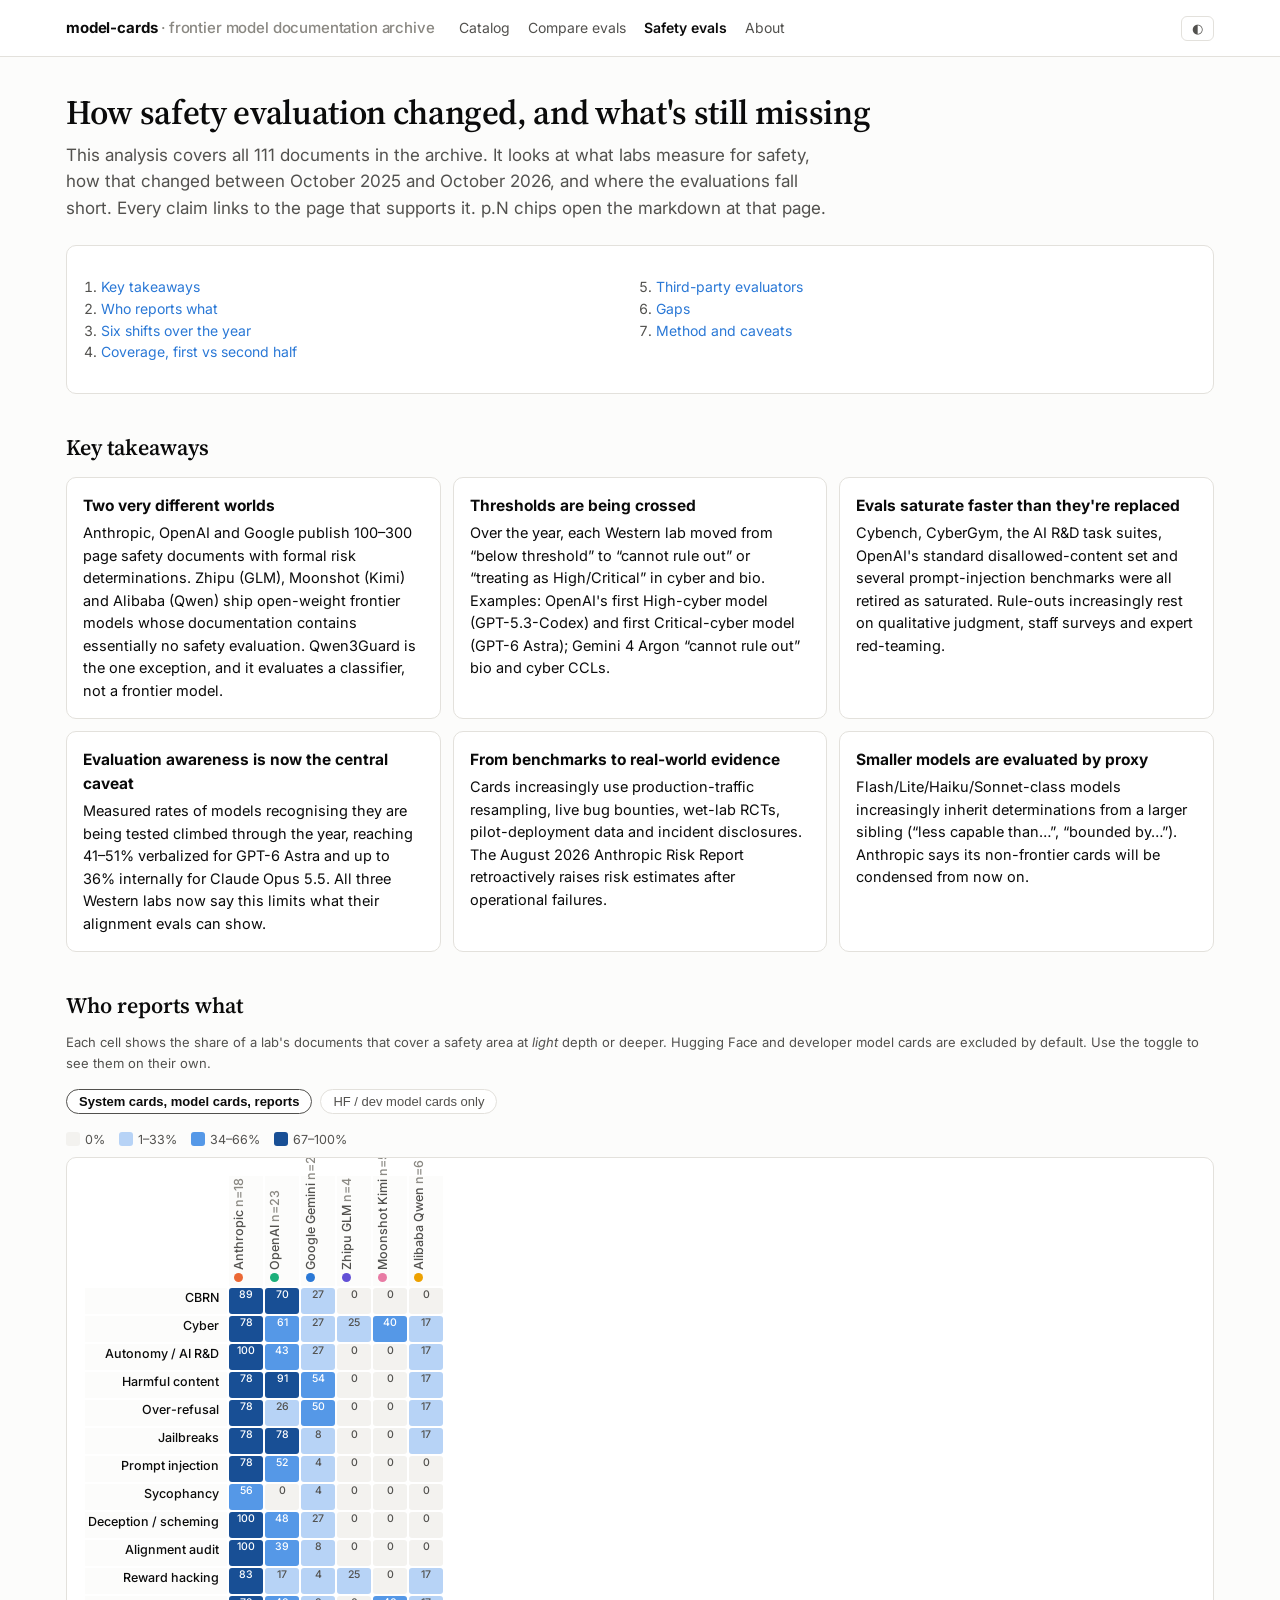
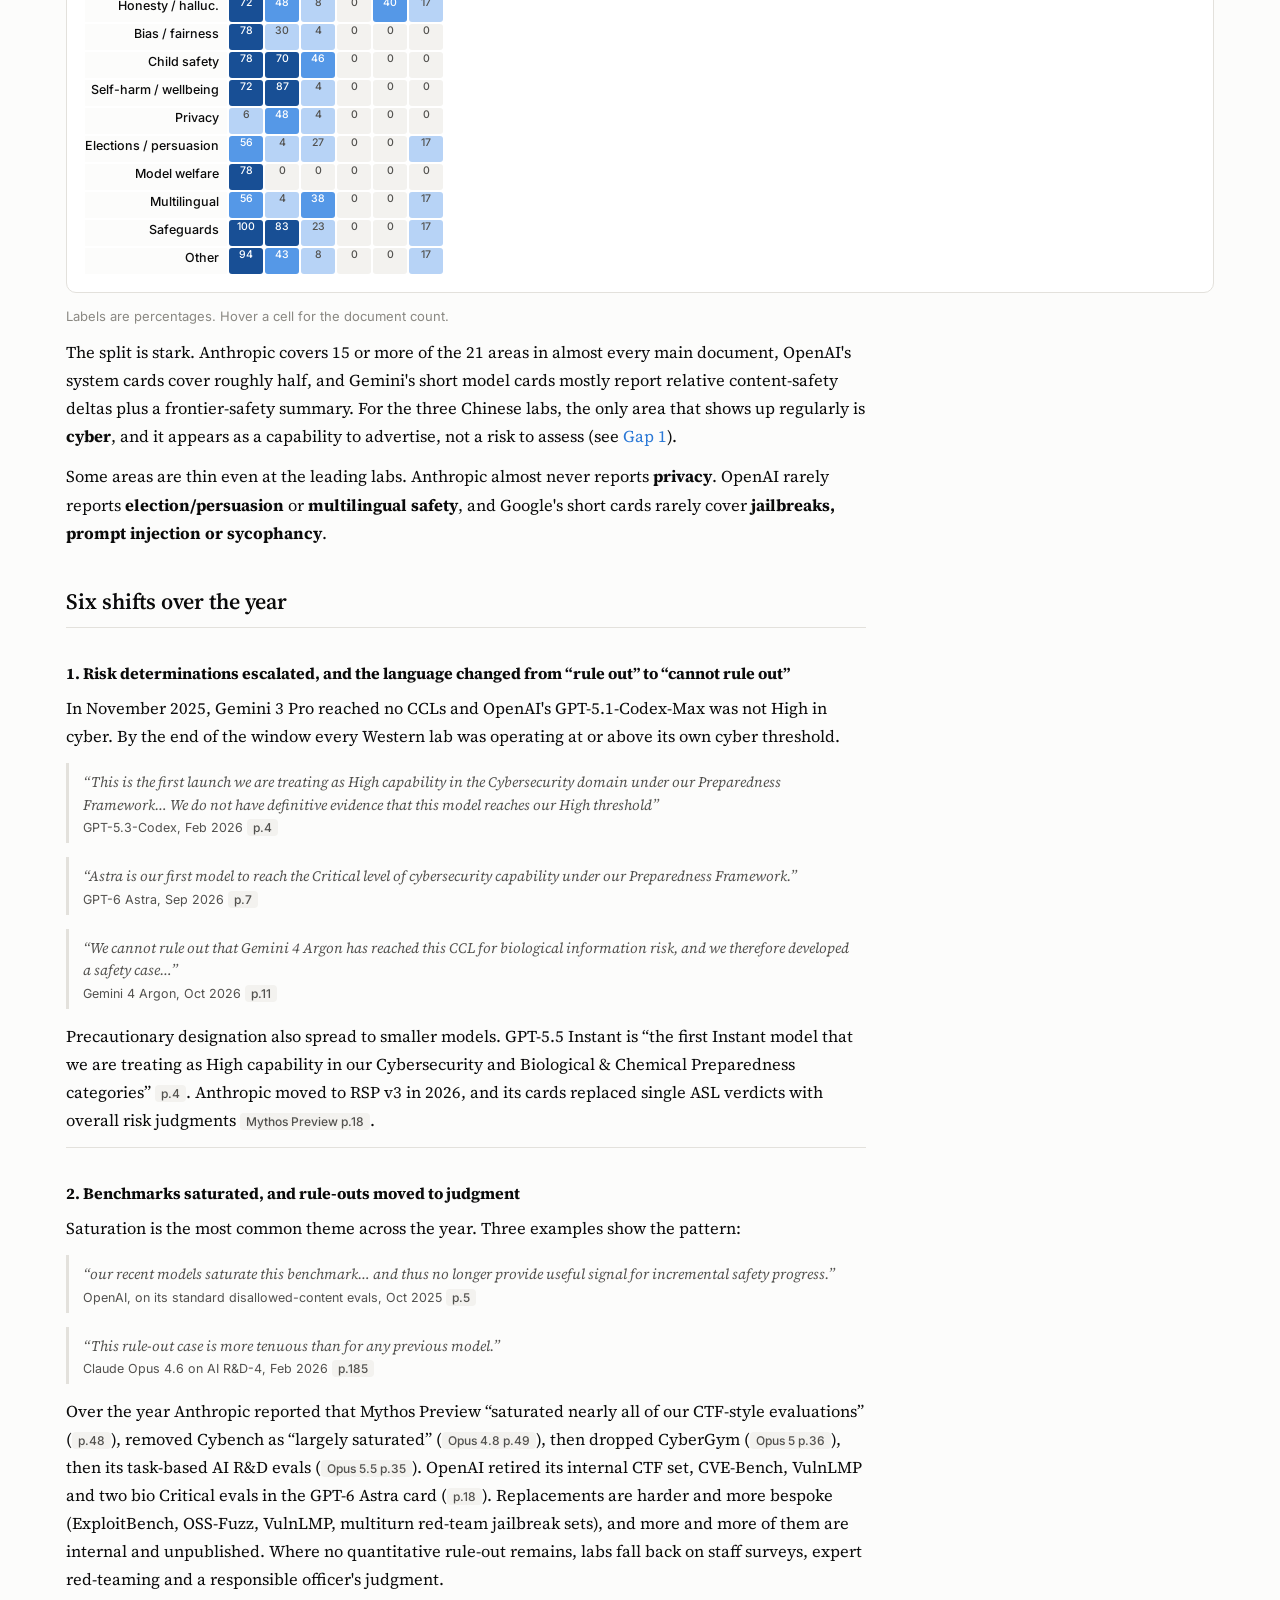
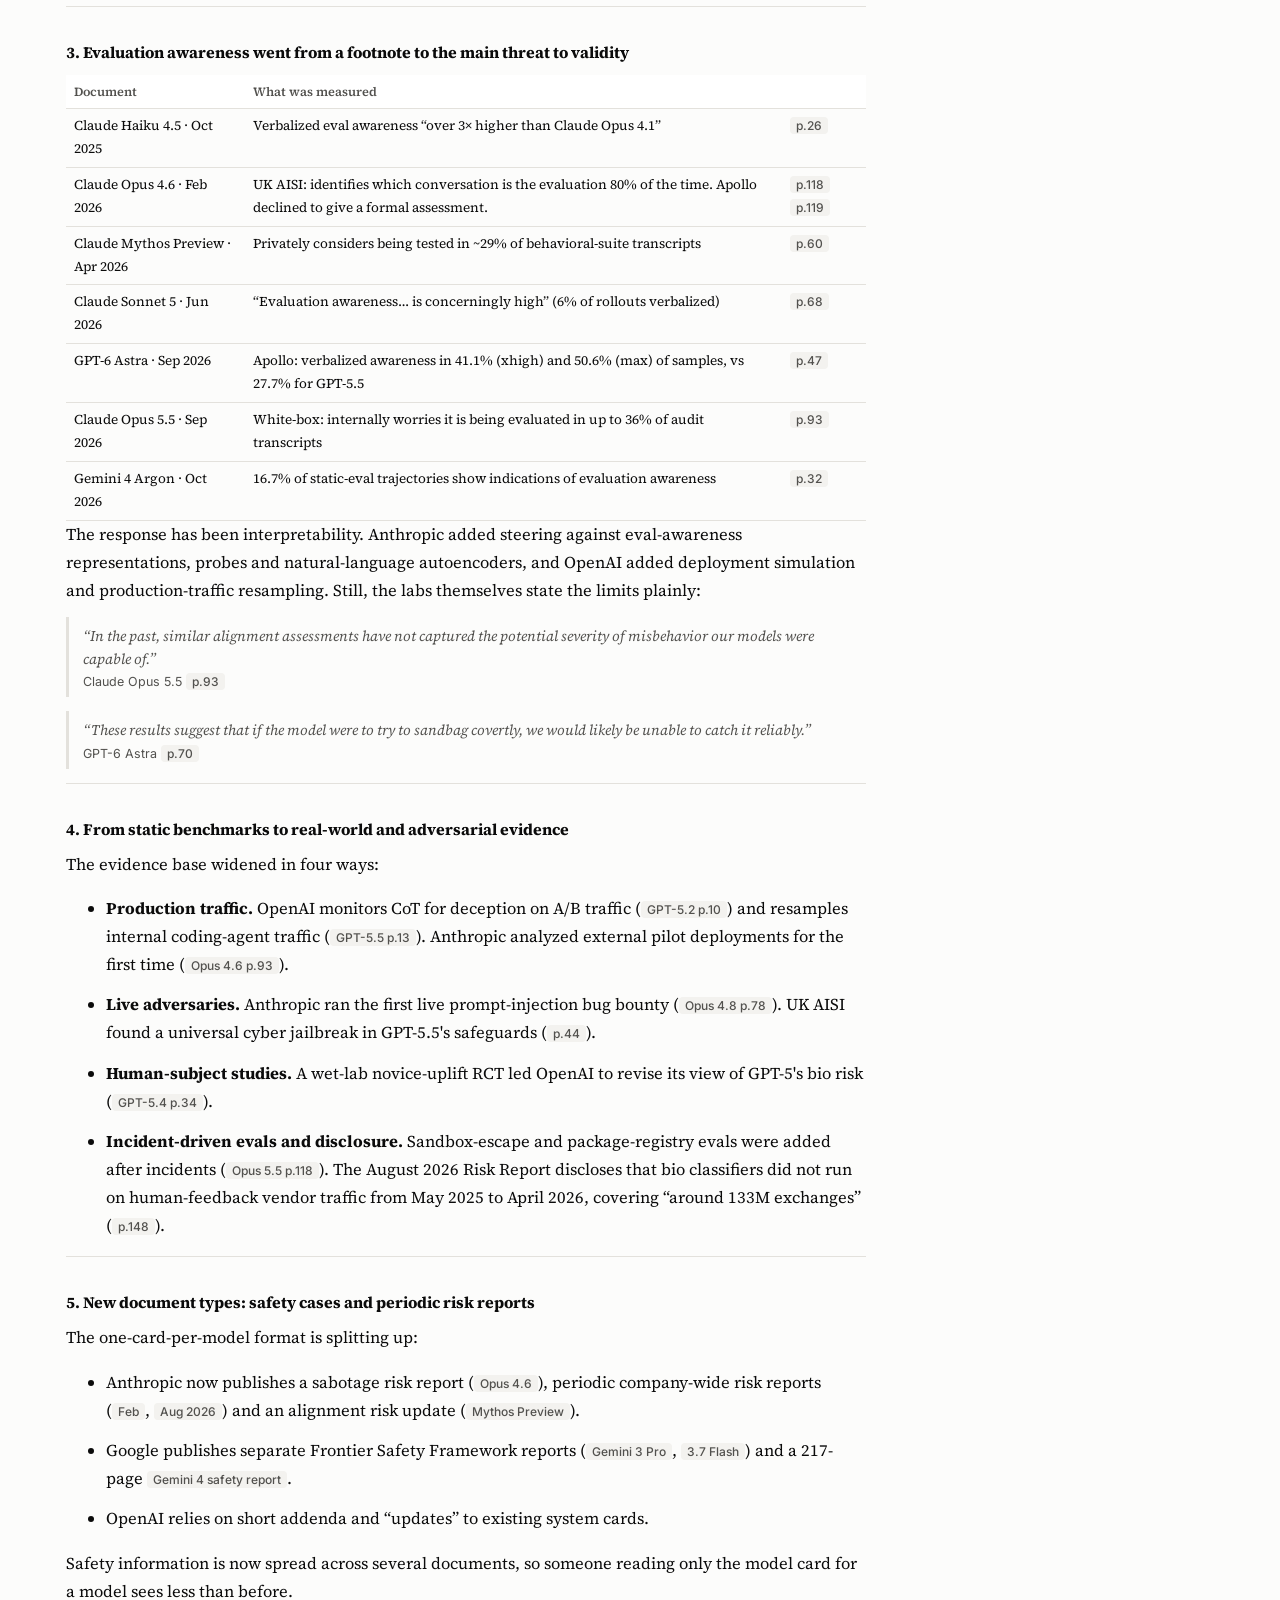
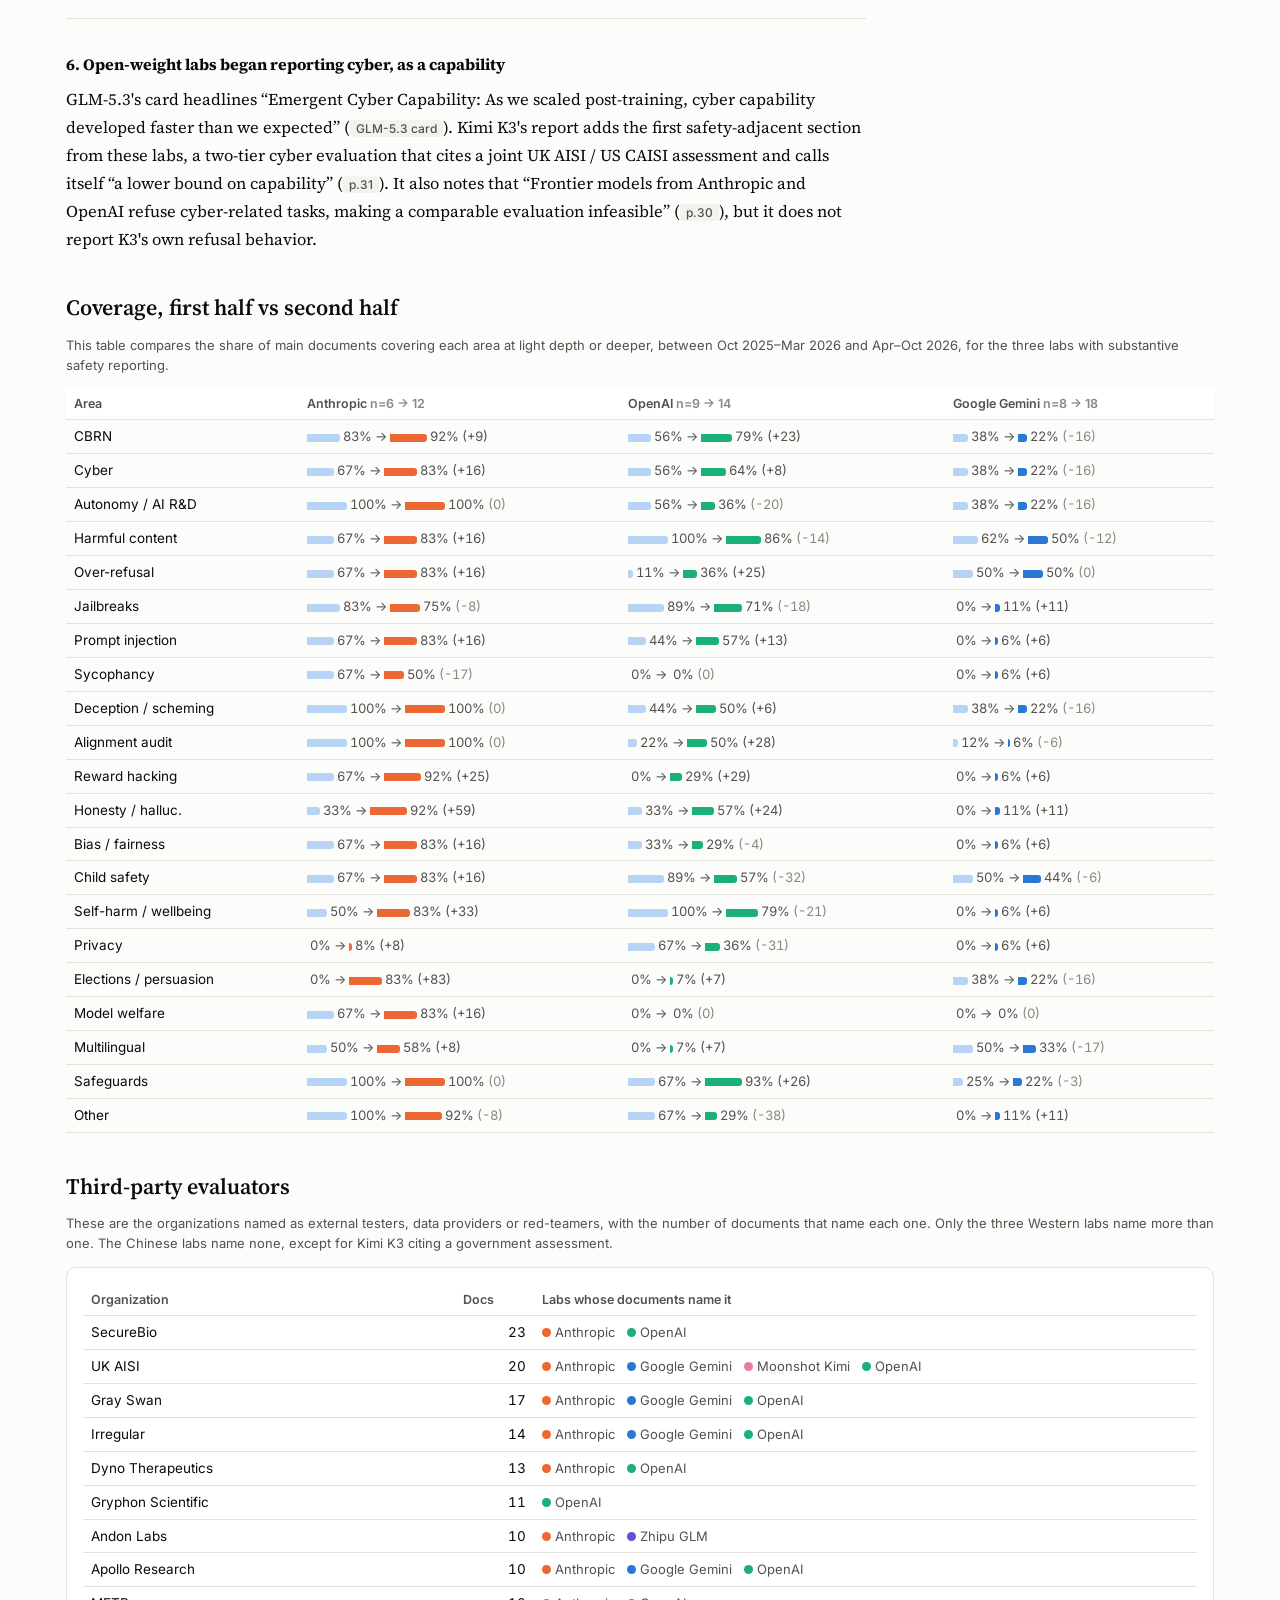
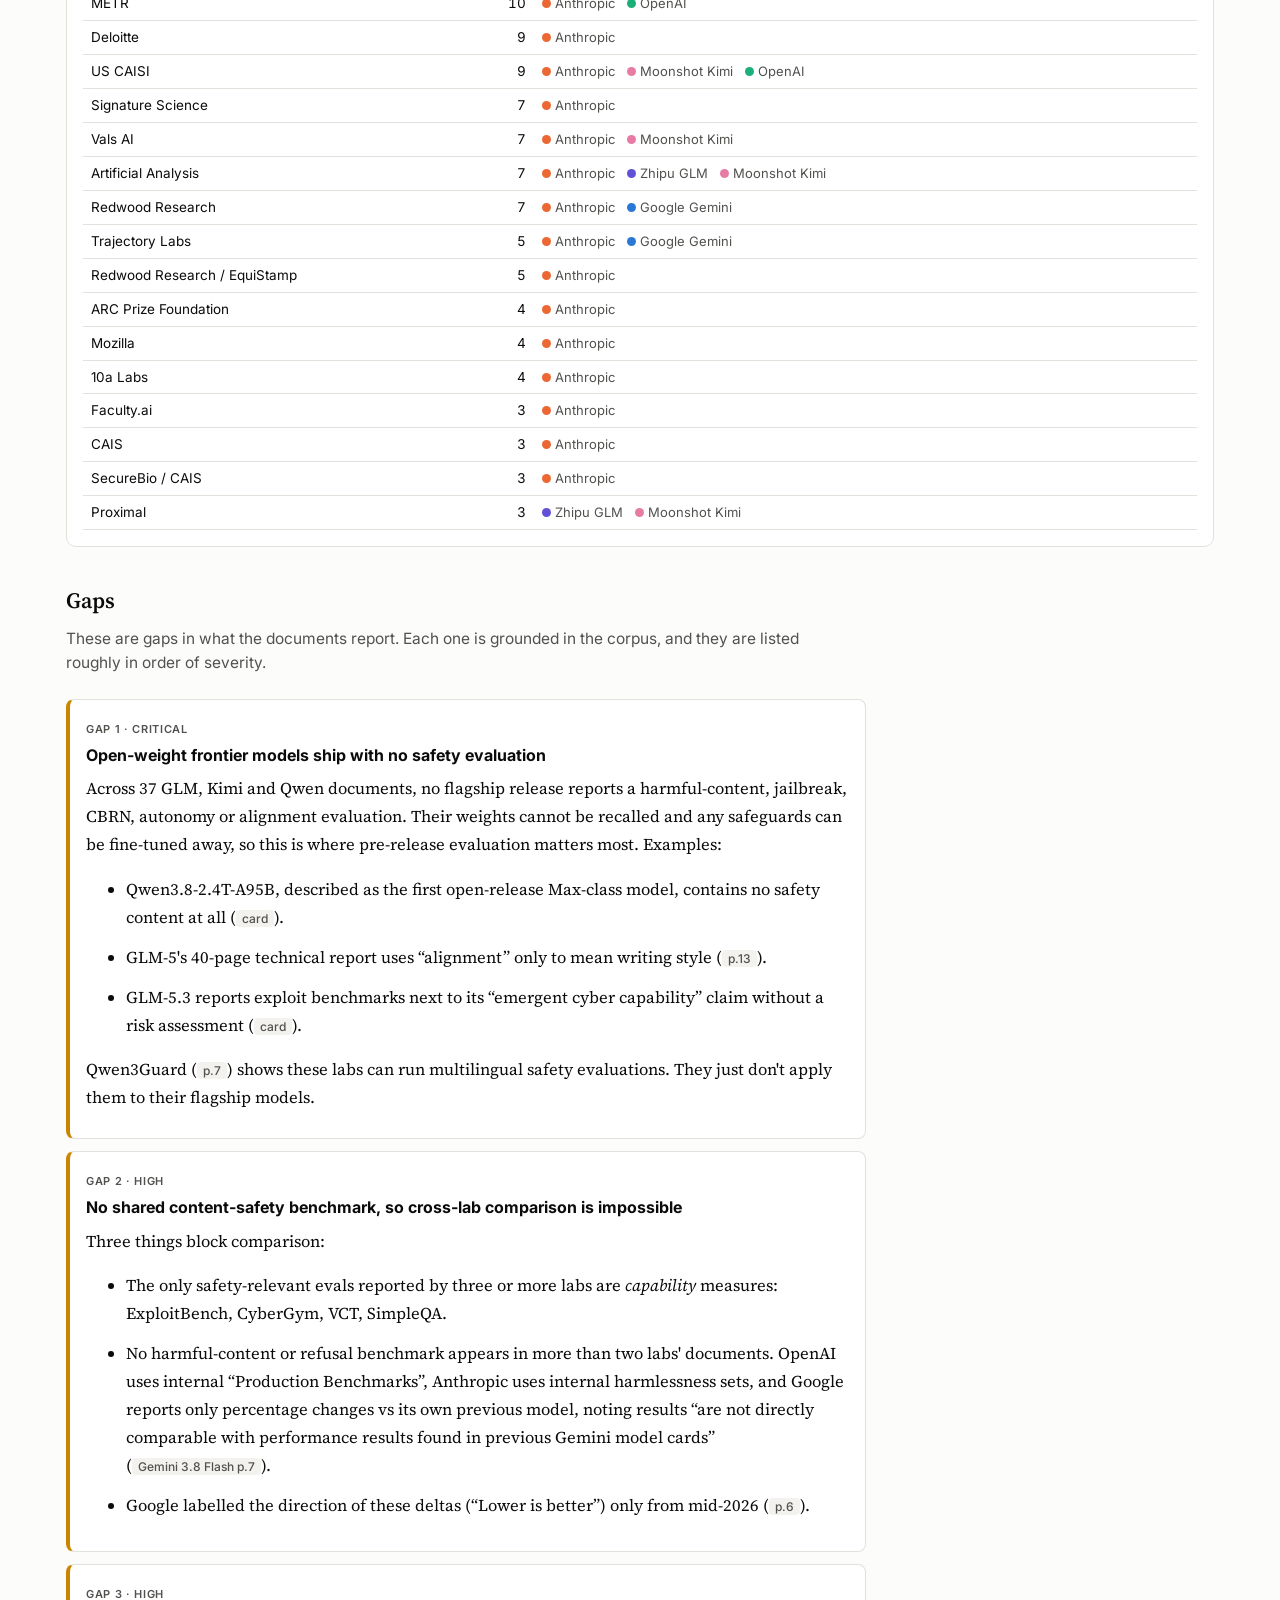
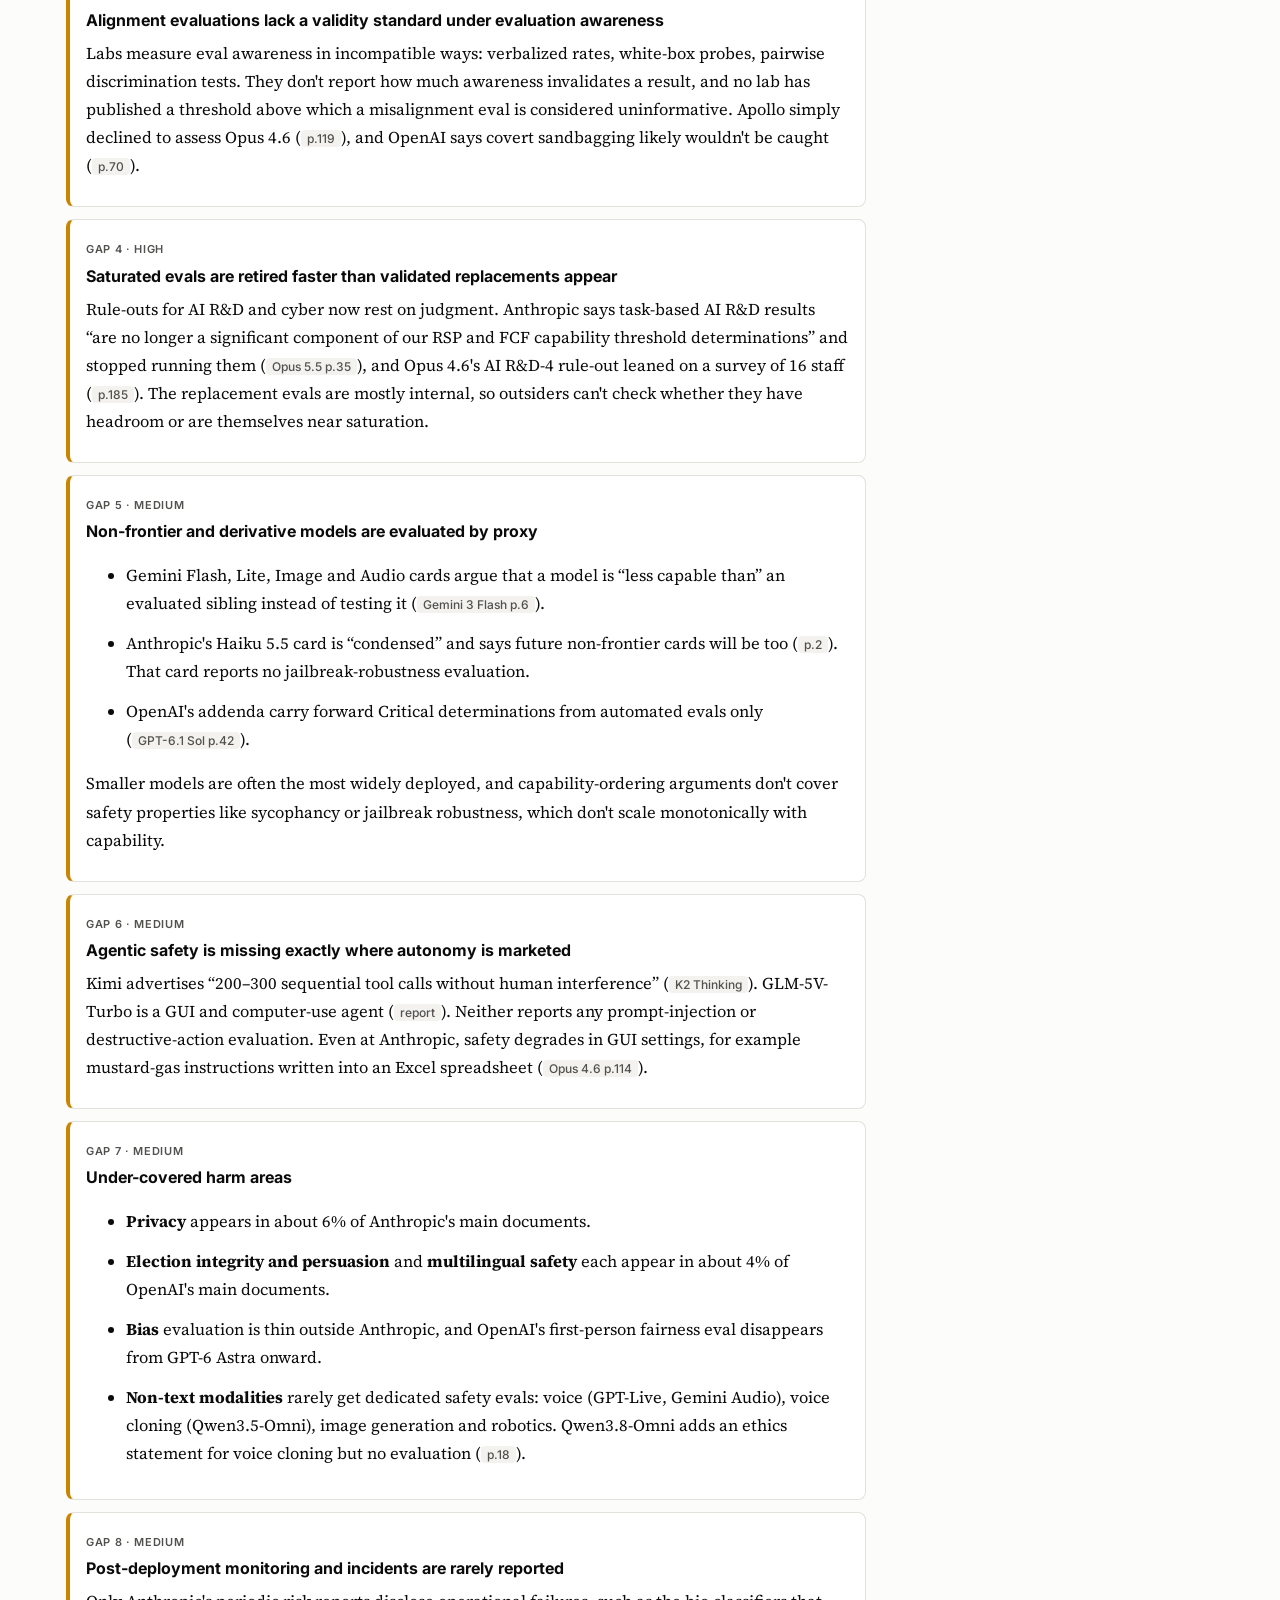
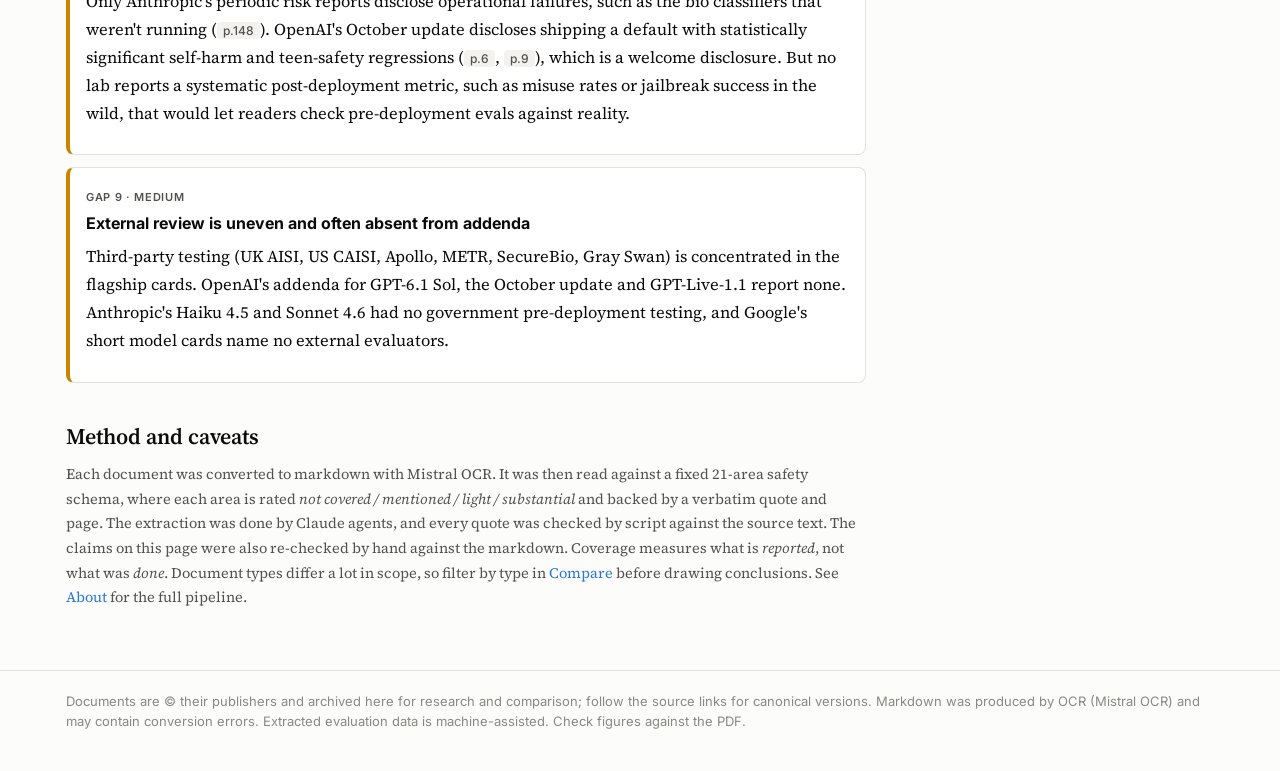
==== site/safety.html @ 9df0f443 "Model card archive: 111 docs from 6 labs, OCR markdown, eval extraction, static site Co-Authored-By:" ====
<!doctype html>
<html lang="en">
<head>
<meta charset="utf-8">
<meta name="viewport" content="width=device-width, initial-scale=1">
<title>Safety Evaluations Analysis</title>
<meta name="description" content="How safety evaluation in frontier model cards changed from October 2025 to October 2026, and where the gaps are, with every claim linked to the source page.">
<link rel="preconnect" href="https://fonts.googleapis.com">
<link href="https://fonts.googleapis.com/css2?family=Inter:wght@400;500;600;700&family=Source+Serif+4:opsz,wght@8..60,400;8..60,600&display=swap" rel="stylesheet">
<link rel="stylesheet" href="assets/style.css">
<style>
  a.cite { font: 500 12px var(--sans); white-space: nowrap; background: var(--surface-2); padding: 1px 6px; border-radius: 4px; color: var(--text-2); }
  a.cite:hover { color: var(--accent); text-decoration: none; }
  .take { display: grid; grid-template-columns: repeat(auto-fit, minmax(300px, 1fr)); gap: 12px; margin: 16px 0; }
  .take .panel { font-size: 14.5px; }
  .take b { display: block; font-size: 15.5px; margin-bottom: 4px; }
  .rate td.c { width: 34px; min-width: 34px; height: 26px; text-align: center; font: 500 10.5px var(--sans); cursor: default; }
  .shift { border-top: 1px solid var(--border); padding-top: 8px; }
  .num-h { font-variant-numeric: tabular-nums; }
  .bar2 { display: inline-block; height: 8px; border-radius: 0 3px 3px 0; vertical-align: middle; }
</style>
</head>
<body>
<main class="wrap">
  <h1>How safety evaluation changed, and what's still missing</h1>
  <p class="lede">This analysis covers all 111 documents in the archive. It looks at what labs measure for safety, how that changed between October 2025 and October 2026, and where the evaluations fall short. Every claim links to the page that supports it. <span class="cite" style="display:inline">p.N</span> chips open the markdown at that page.</p>
  <nav class="panel small" aria-label="Contents"><ol class="toc">
    <li><a href="#takeaways">Key takeaways</a></li><li><a href="#who">Who reports what</a></li>
    <li><a href="#shifts">Six shifts over the year</a></li><li><a href="#trend">Coverage, first vs second half</a></li>
    <li><a href="#third">Third-party evaluators</a></li><li><a href="#gaps">Gaps</a></li><li><a href="#method">Method and caveats</a></li></ol></nav>

  <h2 id="takeaways">Key takeaways</h2>
  <div class="take">
    <div class="panel"><b>Two very different worlds</b>Anthropic, OpenAI and Google publish 100–300 page safety documents with formal risk determinations. Zhipu (GLM), Moonshot (Kimi) and Alibaba (Qwen) ship open-weight frontier models whose documentation contains essentially no safety evaluation. Qwen3Guard is the one exception, and it evaluates a classifier, not a frontier model.</div>
    <div class="panel"><b>Thresholds are being crossed</b>Over the year, each Western lab moved from “below threshold” to “cannot rule out” or “treating as High/Critical” in cyber and bio. Examples: OpenAI's first High-cyber model (GPT-5.3-Codex) and first Critical-cyber model (GPT-6 Astra); Gemini 4 Argon “cannot rule out” bio and cyber CCLs.</div>
    <div class="panel"><b>Evals saturate faster than they're replaced</b>Cybench, CyberGym, the AI R&amp;D task suites, OpenAI's standard disallowed-content set and several prompt-injection benchmarks were all retired as saturated. Rule-outs increasingly rest on qualitative judgment, staff surveys and expert red-teaming.</div>
    <div class="panel"><b>Evaluation awareness is now the central caveat</b>Measured rates of models recognising they are being tested climbed through the year, reaching 41–51% verbalized for GPT-6 Astra and up to 36% internally for Claude Opus 5.5. All three Western labs now say this limits what their alignment evals can show.</div>
    <div class="panel"><b>From benchmarks to real-world evidence</b>Cards increasingly use production-traffic resampling, live bug bounties, wet-lab RCTs, pilot-deployment data and incident disclosures. The August 2026 Anthropic Risk Report retroactively raises risk estimates after operational failures.</div>
    <div class="panel"><b>Smaller models are evaluated by proxy</b>Flash/Lite/Haiku/Sonnet-class models increasingly inherit determinations from a larger sibling (“less capable than…”, “bounded by…”). Anthropic says its non-frontier cards will be condensed from now on.</div>
  </div>

  <h2 id="who">Who reports what</h2>
  <p class="small">Each cell shows the share of a lab's documents that cover a safety area at <i>light</i> depth or deeper. Hugging Face and developer model cards are excluded by default. Use the toggle to see them on their own.</p>
  <div class="filters"><button class="chip on" data-g="main">System cards, model cards, reports</button><button class="chip" data-g="hf">HF / dev model cards only</button></div>
  <div class="legend"><span><i style="background:var(--seq-0)"></i>0%</span><span><i style="background:var(--seq-1)"></i>1–33%</span><span><i style="background:var(--seq-2)"></i>34–66%</span><span><i style="background:var(--seq-3)"></i>67–100%</span></div>
  <div class="panel scroll"><table class="heat rate" id="rate"></table></div>
  <p class="small muted">Labels are percentages. Hover a cell for the document count.</p>

  <div class="prose">
  <p>The split is stark. Anthropic covers 15 or more of the 21 areas in almost every main document, OpenAI's system cards cover roughly half, and Gemini's short model cards mostly report relative content-safety deltas plus a frontier-safety summary. For the three Chinese labs, the only area that shows up regularly is <b>cyber</b>, and it appears as a capability to advertise, not a risk to assess (see <a href="#gap-open">Gap 1</a>).</p>
  <p>Some areas are thin even at the leading labs. Anthropic almost never reports <b>privacy</b>. OpenAI rarely reports <b>election/persuasion</b> or <b>multilingual safety</b>, and Google's short cards rarely cover <b>jailbreaks, prompt injection or sycophancy</b>.</p>
  </div>

  <h2 id="shifts">Six shifts over the year</h2>
  <div class="prose">
  <div class="shift">
  <h3>1. Risk determinations escalated, and the language changed from “rule out” to “cannot rule out”</h3>
  <p>In November 2025, Gemini 3 Pro reached no CCLs and OpenAI's GPT-5.1-Codex-Max was not High in cyber. By the end of the window every Western lab was operating at or above its own cyber threshold.</p>
  <blockquote class="q">“This is the first launch we are treating as High capability in the Cybersecurity domain under our Preparedness Framework… We do not have definitive evidence that this model reaches our High threshold”<cite>GPT-5.3-Codex, Feb 2026 <a class="cite" href="card.html?id=gpt-5-3-codex-system-card#page-4">p.4</a></cite></blockquote>
  <blockquote class="q">“Astra is our first model to reach the Critical level of cybersecurity capability under our Preparedness Framework.”<cite>GPT-6 Astra, Sep 2026 <a class="cite" href="card.html?id=gpt-6-astra-system-card#page-7">p.7</a></cite></blockquote>
  <blockquote class="q">“We cannot rule out that Gemini 4 Argon has reached this CCL for biological information risk, and we therefore developed a safety case…”<cite>Gemini 4 Argon, Oct 2026 <a class="cite" href="card.html?id=gemini-4-argon-model-card#page-11">p.11</a></cite></blockquote>
  <p>Precautionary designation also spread to smaller models. GPT-5.5 Instant is “the first Instant model that we are treating as High capability in our Cybersecurity and Biological &amp; Chemical Preparedness categories” <a class="cite" href="card.html?id=gpt-5-5-instant-system-card#page-4">p.4</a>. Anthropic moved to RSP v3 in 2026, and its cards replaced single ASL verdicts with overall risk judgments <a class="cite" href="card.html?id=claude-mythos-preview-system-card#page-18">Mythos Preview p.18</a>.</p>
  </div>

  <div class="shift">
  <h3>2. Benchmarks saturated, and rule-outs moved to judgment</h3>
  <p>Saturation is the most common theme across the year. Three examples show the pattern:</p>
  <blockquote class="q">“our recent models saturate this benchmark… and thus no longer provide useful signal for incremental safety progress.”<cite>OpenAI, on its standard disallowed-content evals, Oct 2025 <a class="cite" href="card.html?id=gpt-oss-safeguard-technical-report#page-5">p.5</a></cite></blockquote>
  <blockquote class="q">“This rule-out case is more tenuous than for any previous model.”<cite>Claude Opus 4.6 on AI R&amp;D-4, Feb 2026 <a class="cite" href="card.html?id=claude-opus-4-6-system-card#page-185">p.185</a></cite></blockquote>
  <p>Over the year Anthropic reported that Mythos Preview “saturated nearly all of our CTF-style evaluations” (<a class="cite" href="card.html?id=claude-mythos-preview-system-card#page-48">p.48</a>), removed Cybench as “largely saturated” (<a class="cite" href="card.html?id=claude-opus-4-8-system-card#page-49">Opus 4.8 p.49</a>), then dropped CyberGym (<a class="cite" href="card.html?id=claude-opus-5-system-card#page-36">Opus 5 p.36</a>), then its task-based AI R&amp;D evals (<a class="cite" href="card.html?id=claude-opus-5-5-system-card#page-35">Opus 5.5 p.35</a>). OpenAI retired its internal CTF set, CVE-Bench, VulnLMP and two bio Critical evals in the GPT-6 Astra card (<a class="cite" href="card.html?id=gpt-6-astra-system-card#page-18">p.18</a>). Replacements are harder and more bespoke (ExploitBench, OSS-Fuzz, VulnLMP, multiturn red-team jailbreak sets), and more and more of them are internal and unpublished. Where no quantitative rule-out remains, labs fall back on staff surveys, expert red-teaming and a responsible officer's judgment.</p>
  </div>

  <div class="shift">
  <h3>3. Evaluation awareness went from a footnote to the main threat to validity</h3>
  <table>
    <thead><tr><th>Document</th><th>What was measured</th><th></th></tr></thead>
    <tbody>
      <tr><td>Claude Haiku 4.5 · Oct 2025</td><td>Verbalized eval awareness “over 3× higher than Claude Opus 4.1”</td><td><a class="cite" href="card.html?id=claude-haiku-4-5-system-card#page-26">p.26</a></td></tr>
      <tr><td>Claude Opus 4.6 · Feb 2026</td><td>UK AISI: identifies which conversation is the evaluation 80% of the time. Apollo declined to give a formal assessment.</td><td><a class="cite" href="card.html?id=claude-opus-4-6-system-card#page-118">p.118</a> <a class="cite" href="card.html?id=claude-opus-4-6-system-card#page-119">p.119</a></td></tr>
      <tr><td>Claude Mythos Preview · Apr 2026</td><td>Privately considers being tested in ~29% of behavioral-suite transcripts</td><td><a class="cite" href="card.html?id=claude-mythos-preview-system-card#page-60">p.60</a></td></tr>
      <tr><td>Claude Sonnet 5 · Jun 2026</td><td>“Evaluation awareness… is concerningly high” (6% of rollouts verbalized)</td><td><a class="cite" href="card.html?id=claude-sonnet-5-system-card#page-68">p.68</a></td></tr>
      <tr><td>GPT-6 Astra · Sep 2026</td><td>Apollo: verbalized awareness in 41.1% (xhigh) and 50.6% (max) of samples, vs 27.7% for GPT-5.5</td><td><a class="cite" href="card.html?id=gpt-6-astra-system-card#page-47">p.47</a></td></tr>
      <tr><td>Claude Opus 5.5 · Sep 2026</td><td>White-box: internally worries it is being evaluated in up to 36% of audit transcripts</td><td><a class="cite" href="card.html?id=claude-opus-5-5-system-card#page-93">p.93</a></td></tr>
      <tr><td>Gemini 4 Argon · Oct 2026</td><td>16.7% of static-eval trajectories show indications of evaluation awareness</td><td><a class="cite" href="card.html?id=gemini-4-safety-report#page-32">p.32</a></td></tr>
    </tbody>
  </table>
  <p>The response has been interpretability. Anthropic added steering against eval-awareness representations, probes and natural-language autoencoders, and OpenAI added deployment simulation and production-traffic resampling. Still, the labs themselves state the limits plainly:</p>
  <blockquote class="q">“In the past, similar alignment assessments have not captured the potential severity of misbehavior our models were capable of.”<cite>Claude Opus 5.5 <a class="cite" href="card.html?id=claude-opus-5-5-system-card#page-93">p.93</a></cite></blockquote>
  <blockquote class="q">“These results suggest that if the model were to try to sandbag covertly, we would likely be unable to catch it reliably.”<cite>GPT-6 Astra <a class="cite" href="card.html?id=gpt-6-astra-system-card#page-70">p.70</a></cite></blockquote>
  </div>

  <div class="shift">
  <h3>4. From static benchmarks to real-world and adversarial evidence</h3>
  <p>The evidence base widened in four ways:</p>
  <ul>
    <li><b>Production traffic.</b> OpenAI monitors CoT for deception on A/B traffic (<a class="cite" href="card.html?id=gpt-5-2-system-card#page-10">GPT-5.2 p.10</a>) and resamples internal coding-agent traffic (<a class="cite" href="card.html?id=gpt-5-5-system-card#page-13">GPT-5.5 p.13</a>). Anthropic analyzed external pilot deployments for the first time (<a class="cite" href="card.html?id=claude-opus-4-6-system-card#page-93">Opus 4.6 p.93</a>).</li>
    <li><b>Live adversaries.</b> Anthropic ran the first live prompt-injection bug bounty (<a class="cite" href="card.html?id=claude-opus-4-8-system-card#page-78">Opus 4.8 p.78</a>). UK AISI found a universal cyber jailbreak in GPT-5.5's safeguards (<a class="cite" href="card.html?id=gpt-5-5-system-card#page-44">p.44</a>).</li>
    <li><b>Human-subject studies.</b> A wet-lab novice-uplift RCT led OpenAI to revise its view of GPT-5's bio risk (<a class="cite" href="card.html?id=gpt-5-4-thinking-system-card#page-34">GPT-5.4 p.34</a>).</li>
    <li><b>Incident-driven evals and disclosure.</b> Sandbox-escape and package-registry evals were added after incidents (<a class="cite" href="card.html?id=claude-opus-5-5-system-card#page-118">Opus 5.5 p.118</a>). The August 2026 Risk Report discloses that bio classifiers did not run on human-feedback vendor traffic from May 2025 to April 2026, covering “around 133M exchanges” (<a class="cite" href="card.html?id=anthropic-risk-report-aug-2026#page-148">p.148</a>).</li>
  </ul>
  </div>

  <div class="shift">
  <h3>5. New document types: safety cases and periodic risk reports</h3>
  <p>The one-card-per-model format is splitting up:</p>
  <ul>
    <li>Anthropic now publishes a sabotage risk report (<a class="cite" href="card.html?id=claude-opus-4-6-sabotage-risk-report#page-29">Opus 4.6</a>), periodic company-wide risk reports (<a class="cite" href="card.html?id=anthropic-risk-report-feb-2026">Feb</a>, <a class="cite" href="card.html?id=anthropic-risk-report-aug-2026">Aug 2026</a>) and an alignment risk update (<a class="cite" href="card.html?id=claude-mythos-preview-alignment-risk-update">Mythos Preview</a>).</li>
    <li>Google publishes separate Frontier Safety Framework reports (<a class="cite" href="card.html?id=gemini-3-pro-fsf-report">Gemini 3 Pro</a>, <a class="cite" href="card.html?id=gemini-3-7-flash-fsf-report">3.7 Flash</a>) and a 217-page <a class="cite" href="card.html?id=gemini-4-safety-report">Gemini 4 safety report</a>.</li>
    <li>OpenAI relies on short addenda and “updates” to existing system cards.</li>
  </ul>
  <p>Safety information is now spread across several documents, so someone reading only the model card for a model sees less than before.</p>
  </div>

  <div class="shift">
  <h3>6. Open-weight labs began reporting cyber, as a capability</h3>
  <p>GLM-5.3's card headlines “Emergent Cyber Capability: As we scaled post-training, cyber capability developed faster than we expected” (<a class="cite" href="card.html?id=glm-5.3-hf-model-card">GLM-5.3 card</a>). Kimi K3's report adds the first safety-adjacent section from these labs, a two-tier cyber evaluation that cites a joint UK AISI / US CAISI assessment and calls itself “a lower bound on capability” (<a class="cite" href="card.html?id=kimi-k3-tech-report#page-31">p.31</a>). It also notes that “Frontier models from Anthropic and OpenAI refuse cyber-related tasks, making a comparable evaluation infeasible” (<a class="cite" href="card.html?id=kimi-k3-tech-report#page-30">p.30</a>), but it does not report K3's own refusal behavior.</p>
  </div>
  </div>

  <h2 id="trend">Coverage, first half vs second half</h2>
  <p class="small">This table compares the share of main documents covering each area at light depth or deeper, between Oct 2025–Mar 2026 and Apr–Oct 2026, for the three labs with substantive safety reporting.</p>
  <div class="scroll"><table id="trendtbl"></table></div>

  <h2 id="third">Third-party evaluators</h2>
  <p class="small">These are the organizations named as external testers, data providers or red-teamers, with the number of documents that name each one. Only the three Western labs name more than one. The Chinese labs name none, except for Kimi K3 citing a government assessment.</p>
  <div class="panel scroll"><table id="tptbl"></table></div>

  <h2 id="gaps">Gaps</h2>
  <p class="lede" style="font-size:15.5px">These are gaps in what the documents report. Each one is grounded in the corpus, and they are listed roughly in order of severity.</p>
  <div class="prose">
  <div class="gap" id="gap-open"><span class="sev">Gap 1 · Critical</span><h3>Open-weight frontier models ship with no safety evaluation</h3>
    <p>Across 37 GLM, Kimi and Qwen documents, no flagship release reports a harmful-content, jailbreak, CBRN, autonomy or alignment evaluation. Their weights cannot be recalled and any safeguards can be fine-tuned away, so this is where pre-release evaluation matters most. Examples:</p>
    <ul>
      <li>Qwen3.8-2.4T-A95B, described as the first open-release Max-class model, contains no safety content at all (<a class="cite" href="card.html?id=qwen3.8-2.4t-a95b">card</a>).</li>
      <li>GLM-5's 40-page technical report uses “alignment” only to mean writing style (<a class="cite" href="card.html?id=glm-5-tech-report#page-13">p.13</a>).</li>
      <li>GLM-5.3 reports exploit benchmarks next to its “emergent cyber capability” claim without a risk assessment (<a class="cite" href="card.html?id=glm-5.3-hf-model-card">card</a>).</li>
    </ul>
    <p>Qwen3Guard (<a class="cite" href="card.html?id=qwen3guard-tech-report#page-7">p.7</a>) shows these labs can run multilingual safety evaluations. They just don't apply them to their flagship models.</p></div>

  <div class="gap"><span class="sev">Gap 2 · High</span><h3>No shared content-safety benchmark, so cross-lab comparison is impossible</h3>
    <p>Three things block comparison:</p>
    <ul>
      <li>The only safety-relevant evals reported by three or more labs are <i>capability</i> measures: ExploitBench, CyberGym, VCT, SimpleQA.</li>
      <li>No harmful-content or refusal benchmark appears in more than two labs' documents. OpenAI uses internal “Production Benchmarks”, Anthropic uses internal harmlessness sets, and Google reports only percentage changes vs its own previous model, noting results “are not directly comparable with performance results found in previous Gemini model cards” (<a class="cite" href="card.html?id=gemini-3-8-flash-model-card#page-7">Gemini 3.8 Flash p.7</a>).</li>
      <li>Google labelled the direction of these deltas (“Lower is better”) only from mid-2026 (<a class="cite" href="card.html?id=gemini-3-5-flash-lite-model-card#page-6">p.6</a>).</li>
    </ul></div>

  <div class="gap"><span class="sev">Gap 3 · High</span><h3>Alignment evaluations lack a validity standard under evaluation awareness</h3>
    <p>Labs measure eval awareness in incompatible ways: verbalized rates, white-box probes, pairwise discrimination tests. They don't report how much awareness invalidates a result, and no lab has published a threshold above which a misalignment eval is considered uninformative. Apollo simply declined to assess Opus 4.6 (<a class="cite" href="card.html?id=claude-opus-4-6-system-card#page-119">p.119</a>), and OpenAI says covert sandbagging likely wouldn't be caught (<a class="cite" href="card.html?id=gpt-6-astra-system-card#page-70">p.70</a>).</p></div>

  <div class="gap"><span class="sev">Gap 4 · High</span><h3>Saturated evals are retired faster than validated replacements appear</h3>
    <p>Rule-outs for AI R&amp;D and cyber now rest on judgment. Anthropic says task-based AI R&amp;D results “are no longer a significant component of our RSP and FCF capability threshold determinations” and stopped running them (<a class="cite" href="card.html?id=claude-opus-5-5-system-card#page-35">Opus 5.5 p.35</a>), and Opus 4.6's AI R&amp;D-4 rule-out leaned on a survey of 16 staff (<a class="cite" href="card.html?id=claude-opus-4-6-system-card#page-185">p.185</a>). The replacement evals are mostly internal, so outsiders can't check whether they have headroom or are themselves near saturation.</p></div>

  <div class="gap"><span class="sev">Gap 5 · Medium</span><h3>Non-frontier and derivative models are evaluated by proxy</h3>
    <ul>
      <li>Gemini Flash, Lite, Image and Audio cards argue that a model is “less capable than” an evaluated sibling instead of testing it (<a class="cite" href="card.html?id=gemini-3-flash-model-card#page-6">Gemini 3 Flash p.6</a>).</li>
      <li>Anthropic's Haiku 5.5 card is “condensed” and says future non-frontier cards will be too (<a class="cite" href="card.html?id=claude-haiku-5-5-system-card#page-2">p.2</a>). That card reports no jailbreak-robustness evaluation.</li>
      <li>OpenAI's addenda carry forward Critical determinations from automated evals only (<a class="cite" href="card.html?id=gpt-6-1-sol-system-card-addendum#page-42">GPT-6.1 Sol p.42</a>).</li>
    </ul>
    <p>Smaller models are often the most widely deployed, and capability-ordering arguments don't cover safety properties like sycophancy or jailbreak robustness, which don't scale monotonically with capability.</p></div>

  <div class="gap"><span class="sev">Gap 6 · Medium</span><h3>Agentic safety is missing exactly where autonomy is marketed</h3>
    <p>Kimi advertises “200–300 sequential tool calls without human interference” (<a class="cite" href="card.html?id=kimi-k2-thinking-blog">K2 Thinking</a>). GLM-5V-Turbo is a GUI and computer-use agent (<a class="cite" href="card.html?id=glm-5v-turbo-tech-report">report</a>). Neither reports any prompt-injection or destructive-action evaluation. Even at Anthropic, safety degrades in GUI settings, for example mustard-gas instructions written into an Excel spreadsheet (<a class="cite" href="card.html?id=claude-opus-4-6-system-card#page-114">Opus 4.6 p.114</a>).</p></div>

  <div class="gap"><span class="sev">Gap 7 · Medium</span><h3>Under-covered harm areas</h3>
    <ul>
      <li><b>Privacy</b> appears in about 6% of Anthropic's main documents.</li>
      <li><b>Election integrity and persuasion</b> and <b>multilingual safety</b> each appear in about 4% of OpenAI's main documents.</li>
      <li><b>Bias</b> evaluation is thin outside Anthropic, and OpenAI's first-person fairness eval disappears from GPT-6 Astra onward.</li>
      <li><b>Non-text modalities</b> rarely get dedicated safety evals: voice (GPT-Live, Gemini Audio), voice cloning (Qwen3.5-Omni), image generation and robotics. Qwen3.8-Omni adds an ethics statement for voice cloning but no evaluation (<a class="cite" href="card.html?id=qwen3.8-omni-tech-report#page-18">p.18</a>).</li>
    </ul></div>

  <div class="gap"><span class="sev">Gap 8 · Medium</span><h3>Post-deployment monitoring and incidents are rarely reported</h3>
    <p>Only Anthropic's periodic risk reports disclose operational failures, such as the bio classifiers that weren't running (<a class="cite" href="card.html?id=anthropic-risk-report-aug-2026#page-148">p.148</a>). OpenAI's October update discloses shipping a default with statistically significant self-harm and teen-safety regressions (<a class="cite" href="card.html?id=gpt-6-sol-luna-october-2026-update#page-6">p.6</a>, <a class="cite" href="card.html?id=gpt-6-sol-luna-october-2026-update#page-9">p.9</a>), which is a welcome disclosure. But no lab reports a systematic post-deployment metric, such as misuse rates or jailbreak success in the wild, that would let readers check pre-deployment evals against reality.</p></div>

  <div class="gap"><span class="sev">Gap 9 · Medium</span><h3>External review is uneven and often absent from addenda</h3>
    <p>Third-party testing (UK AISI, US CAISI, Apollo, METR, SecureBio, Gray Swan) is concentrated in the flagship cards. OpenAI's addenda for GPT-6.1 Sol, the October update and GPT-Live-1.1 report none. Anthropic's Haiku 4.5 and Sonnet 4.6 had no government pre-deployment testing, and Google's short model cards name no external evaluators.</p></div>
  </div>

  <h2 id="method">Method and caveats</h2>
  <div class="prose small" style="font-size:14.5px">
  <p>Each document was converted to markdown with Mistral OCR. It was then read against a fixed 21-area safety schema, where each area is rated <i>not covered / mentioned / light / substantial</i> and backed by a verbatim quote and page. The extraction was done by Claude agents, and every quote was checked by script against the source text. The claims on this page were also re-checked by hand against the markdown. Coverage measures what is <i>reported</i>, not what was <i>done</i>. Document types differ a lot in scope, so filter by type in <a href="compare.html">Compare</a> before drawing conclusions. See <a href="about.html">About</a> for the full pipeline.</p>
  </div>
</main>
<script src="assets/common.js"></script>
<script>
header("safety.html");
const LABELS = {
  cbrn_bio_chem: "CBRN", cyber: "Cyber", autonomy_ai_rnd: "Autonomy / AI R&D", harmful_content_refusal: "Harmful content",
  over_refusal: "Over-refusal", jailbreak_robustness: "Jailbreaks", prompt_injection: "Prompt injection", sycophancy: "Sycophancy",
  deception_scheming: "Deception / scheming", alignment_audit: "Alignment audit", reward_hacking: "Reward hacking",
  honesty_hallucination: "Honesty / halluc.", bias_fairness: "Bias / fairness", child_safety: "Child safety",
  self_harm_wellbeing: "Self-harm / wellbeing", privacy: "Privacy", election_misinfo: "Elections / persuasion",
  model_welfare: "Model welfare", multilingual_safety: "Multilingual", system_safeguards: "Safeguards", other_safety: "Other",
};
const bucket = v => v === 0 ? 0 : v <= .33 ? 1 : v <= .66 ? 2 : 3;
(async () => {
  const st = await getJSON("data/safety_stats.json");
  const tbl = document.getElementById("rate");
  function draw(g) {
    const provs = PROVIDER_ORDER.filter(p => st.rates[`${p}|${g}`]);
    tbl.innerHTML = `<thead><tr><th></th>${provs.map(p => `<th class="colh" style="height:110px"><span class="dot" style="background:${pcolor(p)}"></span> ${PROVIDERS[p]} <span class="muted">n=${st.rates[`${p}|${g}`]._n}</span></th>`).join("")}</tr></thead><tbody>` +
      st.keys.map(k => `<tr><th class="rowh">${LABELS[k]}</th>${provs.map(p => { const v = st.rates[`${p}|${g}`][k]; const b = bucket(v);
        return `<td class="c d${b}" style="color:${b >= 2 ? "#fff" : "var(--text-2)"}" title="${PROVIDERS[p]} · ${LABELS[k]}: ${Math.round(v * 100)}% of ${st.rates[`${p}|${g}`]._n} docs">${Math.round(v * 100)}</td>`; }).join("")}</tr>`).join("") + "</tbody>";
  }
  draw("main");
  document.querySelectorAll("[data-g]").forEach(b => b.onclick = () => {
    document.querySelectorAll("[data-g]").forEach(x => x.classList.toggle("on", x === b)); draw(b.dataset.g);
  });

  const H1 = "H1 (Oct25-Mar26)", H2 = "H2 (Apr26-Oct26)";
  const tp = ["anthropic", "openai", "gemini"];
  const cell = (p, k) => {
    const a = st.trend[`${p}|${H1}`]?.[k] ?? 0, b = st.trend[`${p}|${H2}`]?.[k] ?? 0, d = Math.round((b - a) * 100);
    return `<td class="num-h small"><span class="bar2" style="width:${a * 40}px;background:var(--seq-1)"></span> ${Math.round(a * 100)}% → <span class="bar2" style="width:${b * 40}px;background:${pcolor(p)}"></span> ${Math.round(b * 100)}% <span class="${d > 0 ? "" : "muted"}">(${d > 0 ? "+" : ""}${d})</span></td>`;
  };
  document.getElementById("trendtbl").innerHTML = `<thead><tr><th>Area</th>${tp.map(p => `<th>${PROVIDERS[p]} <span class="muted">n=${st.trend[`${p}|${H1}`]._n} → ${st.trend[`${p}|${H2}`]._n}</span></th>`).join("")}</tr></thead><tbody>` +
    st.keys.map(k => `<tr><td>${LABELS[k]}</td>${tp.map(p => cell(p, k)).join("")}</tr>`).join("") + "</tbody>";

  document.getElementById("tptbl").innerHTML = `<thead><tr><th>Organization</th><th class="num">Docs</th><th>Labs whose documents name it</th></tr></thead><tbody>` +
    st.third_party.filter(t => t.docs >= 3).map(t => `<tr><td>${esc(t.name)}</td><td class="num">${t.docs}</td><td class="small">${t.providers.map(p => `<span class="dot" style="background:${pcolor(p)}"></span> ${PROVIDERS[p]}`).join(" &nbsp; ")}</td></tr>`).join("") + "</tbody>";
})();
</script>
</body>
</html>
---- site/assets/style.css ----
:root {
  color-scheme: light;
  --bg: #fcfcfb;
  --surface: #ffffff;
  --surface-2: #f3f2ef;
  --border: #e3e1dc;
  --text: #0b0b0b;
  --text-2: #52514e;
  --muted: #8a8882;
  --accent: #2a78d6;
  --p-anthropic: #eb6834;
  --p-openai: #1baf7a;
  --p-gemini: #2a78d6;
  --p-glm: #6250d6;
  --p-kimi: #e87ba4;
  --p-qwen: #eda100;
  --seq-0: #f3f2ef;
  --seq-1: #b7d3f6;
  --seq-2: #5598e7;
  --seq-3: #184f95;
  --good: #008300;
  --warn: #c98500;
  --bad: #e34948;
  --mono: ui-monospace, SFMono-Regular, Menlo, monospace;
  --sans: "Inter", system-ui, -apple-system, "Segoe UI", sans-serif;
  --serif: "Source Serif 4", Georgia, serif;
}
@media (prefers-color-scheme: dark) {
  :root:not([data-theme="light"]) {
    color-scheme: dark;
    --bg: #141413; --surface: #1a1a19; --surface-2: #232321; --border: #33322f;
    --text: #f0efec; --text-2: #c3c2b7; --muted: #8f8d86; --accent: #3987e5;
    --p-anthropic: #d95926; --p-openai: #199e70; --p-gemini: #3987e5;
    --p-glm: #9085e9; --p-kimi: #d55181; --p-qwen: #c98500;
    --seq-0: #232321; --seq-1: #184f95; --seq-2: #2a78d6; --seq-3: #86b6ef;
  }
}
:root[data-theme="dark"] {
  color-scheme: dark;
  --bg: #141413; --surface: #1a1a19; --surface-2: #232321; --border: #33322f;
  --text: #f0efec; --text-2: #c3c2b7; --muted: #8f8d86; --accent: #3987e5;
  --p-anthropic: #d95926; --p-openai: #199e70; --p-gemini: #3987e5;
  --p-glm: #9085e9; --p-kimi: #d55181; --p-qwen: #c98500;
  --seq-0: #232321; --seq-1: #184f95; --seq-2: #2a78d6; --seq-3: #86b6ef;
}

* { box-sizing: border-box; }
html { -webkit-text-size-adjust: 100%; }
body { margin: 0; background: var(--bg); color: var(--text); font: 15px/1.55 var(--sans); }
a { color: var(--accent); text-decoration: none; }
a:hover { text-decoration: underline; }
.wrap { max-width: 1180px; margin: 0 auto; padding: 0 16px; }

header.top { border-bottom: 1px solid var(--border); background: var(--surface); position: sticky; top: 0; z-index: 10; }
header.top .wrap { display: flex; align-items: center; gap: 24px; height: 56px; }
.brand { font-weight: 700; color: var(--text); letter-spacing: -0.01em; white-space: nowrap; }
.brand span { color: var(--muted); font-weight: 500; }
nav.main { display: flex; gap: 18px; overflow-x: auto; }
nav.main a { color: var(--text-2); font-size: 14px; white-space: nowrap; }
nav.main a.on { color: var(--text); font-weight: 600; }
.theme-btn { margin-left: auto; background: none; border: 1px solid var(--border); color: var(--text-2); border-radius: 6px; padding: 4px 10px; cursor: pointer; font-size: 13px; }

h1 { font: 600 34px/1.15 var(--serif); letter-spacing: -0.01em; margin: 36px 0 10px; }
h2 { font: 600 22px/1.25 var(--serif); margin: 40px 0 12px; }
h3 { font-size: 16px; margin: 24px 0 8px; }
.lede { color: var(--text-2); font-size: 17px; max-width: 760px; margin: 0 0 24px; }
.small { font-size: 13px; color: var(--text-2); }
.muted { color: var(--muted); }

.stats { display: grid; grid-template-columns: repeat(auto-fit, minmax(150px, 1fr)); gap: 12px; margin: 24px 0; }
.stat { background: var(--surface); border: 1px solid var(--border); border-radius: 10px; padding: 14px 16px; }
.stat b { display: block; font: 600 28px/1.1 var(--serif); }
.stat span { color: var(--text-2); font-size: 13px; }

.panel { background: var(--surface); border: 1px solid var(--border); border-radius: 10px; padding: 16px; }
.filters { display: flex; flex-wrap: wrap; gap: 8px; align-items: center; margin: 16px 0; }
.chip { border: 1px solid var(--border); background: var(--surface); color: var(--text-2); border-radius: 999px; padding: 4px 12px; font-size: 13px; cursor: pointer; display: inline-flex; align-items: center; gap: 6px; }
.chip.on { border-color: var(--text-2); color: var(--text); font-weight: 600; }
.dot { width: 9px; height: 9px; border-radius: 50%; display: inline-block; flex: none; }
input.search { border: 1px solid var(--border); background: var(--surface); color: var(--text); border-radius: 8px; padding: 6px 10px; font-size: 14px; min-width: 200px; flex: 1; max-width: 320px; }

.grid { display: grid; grid-template-columns: repeat(auto-fill, minmax(260px, 1fr)); gap: 12px; }
.card { background: var(--surface); border: 1px solid var(--border); border-radius: 10px; padding: 14px 16px; display: flex; flex-direction: column; gap: 6px; color: var(--text); border-left-width: 4px; }
.card:hover { text-decoration: none; border-color: var(--text-2); }
.card .model { font-weight: 600; font-size: 16px; }
.card .meta { font-size: 12.5px; color: var(--text-2); display: flex; gap: 8px; flex-wrap: wrap; }
.tag { font-size: 11.5px; padding: 1px 7px; border-radius: 4px; background: var(--surface-2); color: var(--text-2); white-space: nowrap; }
.tag.ow { background: transparent; border: 1px solid var(--border); }

table { border-collapse: collapse; width: 100%; font-size: 13.5px; }
th, td { text-align: left; padding: 6px 8px; border-bottom: 1px solid var(--border); vertical-align: top; }
th { font-weight: 600; color: var(--text-2); font-size: 12.5px; background: var(--surface); position: sticky; top: 0; }
.scroll { overflow-x: auto; max-width: 100%; }
td.num { font-variant-numeric: tabular-nums; text-align: right; white-space: nowrap; }

/* heatmap */
.heat { width: auto; border-collapse: separate; border-spacing: 2px; font-size: 12px; }
.heat th, .heat td { border: none; padding: 0; }
.heat th.rowh { text-align: right; padding-right: 8px; white-space: nowrap; font-weight: 500; color: var(--text); position: sticky; left: 0; background: var(--bg); z-index: 1; }
.heat th.colh { writing-mode: vertical-rl; transform: rotate(180deg); height: 150px; padding: 4px 0; font-weight: 500; white-space: nowrap; background: var(--bg); text-align: left; }
.heat td.c { width: 20px; min-width: 20px; height: 20px; border-radius: 3px; cursor: pointer; }
.heat td.c.d0 { background: var(--seq-0); }
.heat td.c.d1 { background: var(--seq-1); }
.heat td.c.d2 { background: var(--seq-2); }
.heat td.c.d3 { background: var(--seq-3); }
.legend { display: flex; gap: 14px; flex-wrap: wrap; font-size: 12.5px; color: var(--text-2); margin: 8px 0; align-items: center; }
.legend i { width: 14px; height: 14px; border-radius: 3px; display: inline-block; vertical-align: -2px; margin-right: 5px; }

.tip { position: fixed; pointer-events: none; background: var(--surface); color: var(--text); border: 1px solid var(--border); border-radius: 8px; padding: 8px 10px; font-size: 12.5px; max-width: 340px; box-shadow: 0 4px 16px rgba(0,0,0,.12); z-index: 50; display: none; }
.tip b { display: block; margin-bottom: 2px; }

/* card page */
.doc-head { display: flex; flex-wrap: wrap; gap: 12px 24px; align-items: baseline; }
.tabs { display: flex; gap: 4px; border-bottom: 1px solid var(--border); margin: 20px 0 0; overflow-x: auto; }
.tabs button { background: none; border: none; border-bottom: 2px solid transparent; padding: 8px 14px; color: var(--text-2); cursor: pointer; font-size: 14px; white-space: nowrap; }
.tabs button.on { color: var(--text); border-bottom-color: var(--accent); font-weight: 600; }
.tabpane { display: none; padding: 20px 0; }
.tabpane.on { display: block; }
.md { font: 16px/1.65 var(--serif); max-width: 820px; overflow-wrap: anywhere; }
.md table { font: 13px/1.4 var(--sans); display: block; overflow-x: auto; }
.md img { max-width: 100%; }
.md pre { overflow-x: auto; background: var(--surface-2); padding: 10px; border-radius: 6px; font-size: 13px; }
.md code { font-family: var(--mono); font-size: 0.88em; }
.pagemark { display: block; font: 600 11px var(--sans); color: var(--muted); border-top: 1px dashed var(--border); margin: 28px 0 10px; padding-top: 4px; letter-spacing: .05em; }
.pagemark:target, .pagemark.hl { color: var(--accent); border-top-color: var(--accent); }
iframe.pdf { width: 100%; height: 80vh; border: 1px solid var(--border); border-radius: 8px; background: var(--surface); }
.btn { display: inline-block; border: 1px solid var(--border); background: var(--surface); color: var(--text); padding: 6px 12px; border-radius: 6px; font-size: 13.5px; }
.btn:hover { text-decoration: none; border-color: var(--text-2); }

/* safety page */
.prose { max-width: 800px; font: 16.5px/1.7 var(--serif); }
.prose p, .prose li { margin: 0 0 12px; }
blockquote.q { margin: 10px 0 14px; padding: 8px 14px; border-left: 3px solid var(--border); color: var(--text-2); font: 14.5px/1.55 var(--serif); font-style: italic; }
blockquote.q cite { display: block; font: normal 12.5px var(--sans); margin-top: 4px; }
.gap { border: 1px solid var(--border); border-left: 4px solid var(--warn); border-radius: 8px; padding: 14px 16px; margin: 12px 0; background: var(--surface); }
.gap h3 { margin: 0 0 6px; font-family: var(--sans); }
.sev { font: 600 11px var(--sans); text-transform: uppercase; letter-spacing: .06em; color: var(--text-2); }
.toc { font-size: 14px; columns: 2 240px; padding-left: 18px; }

footer { border-top: 1px solid var(--border); margin-top: 60px; padding: 20px 0 40px; color: var(--muted); font-size: 13px; }

@media (max-width: 640px) {
  h1 { font-size: 27px; }
  header.top .wrap { gap: 14px; }
  .brand span { display: none; }
}
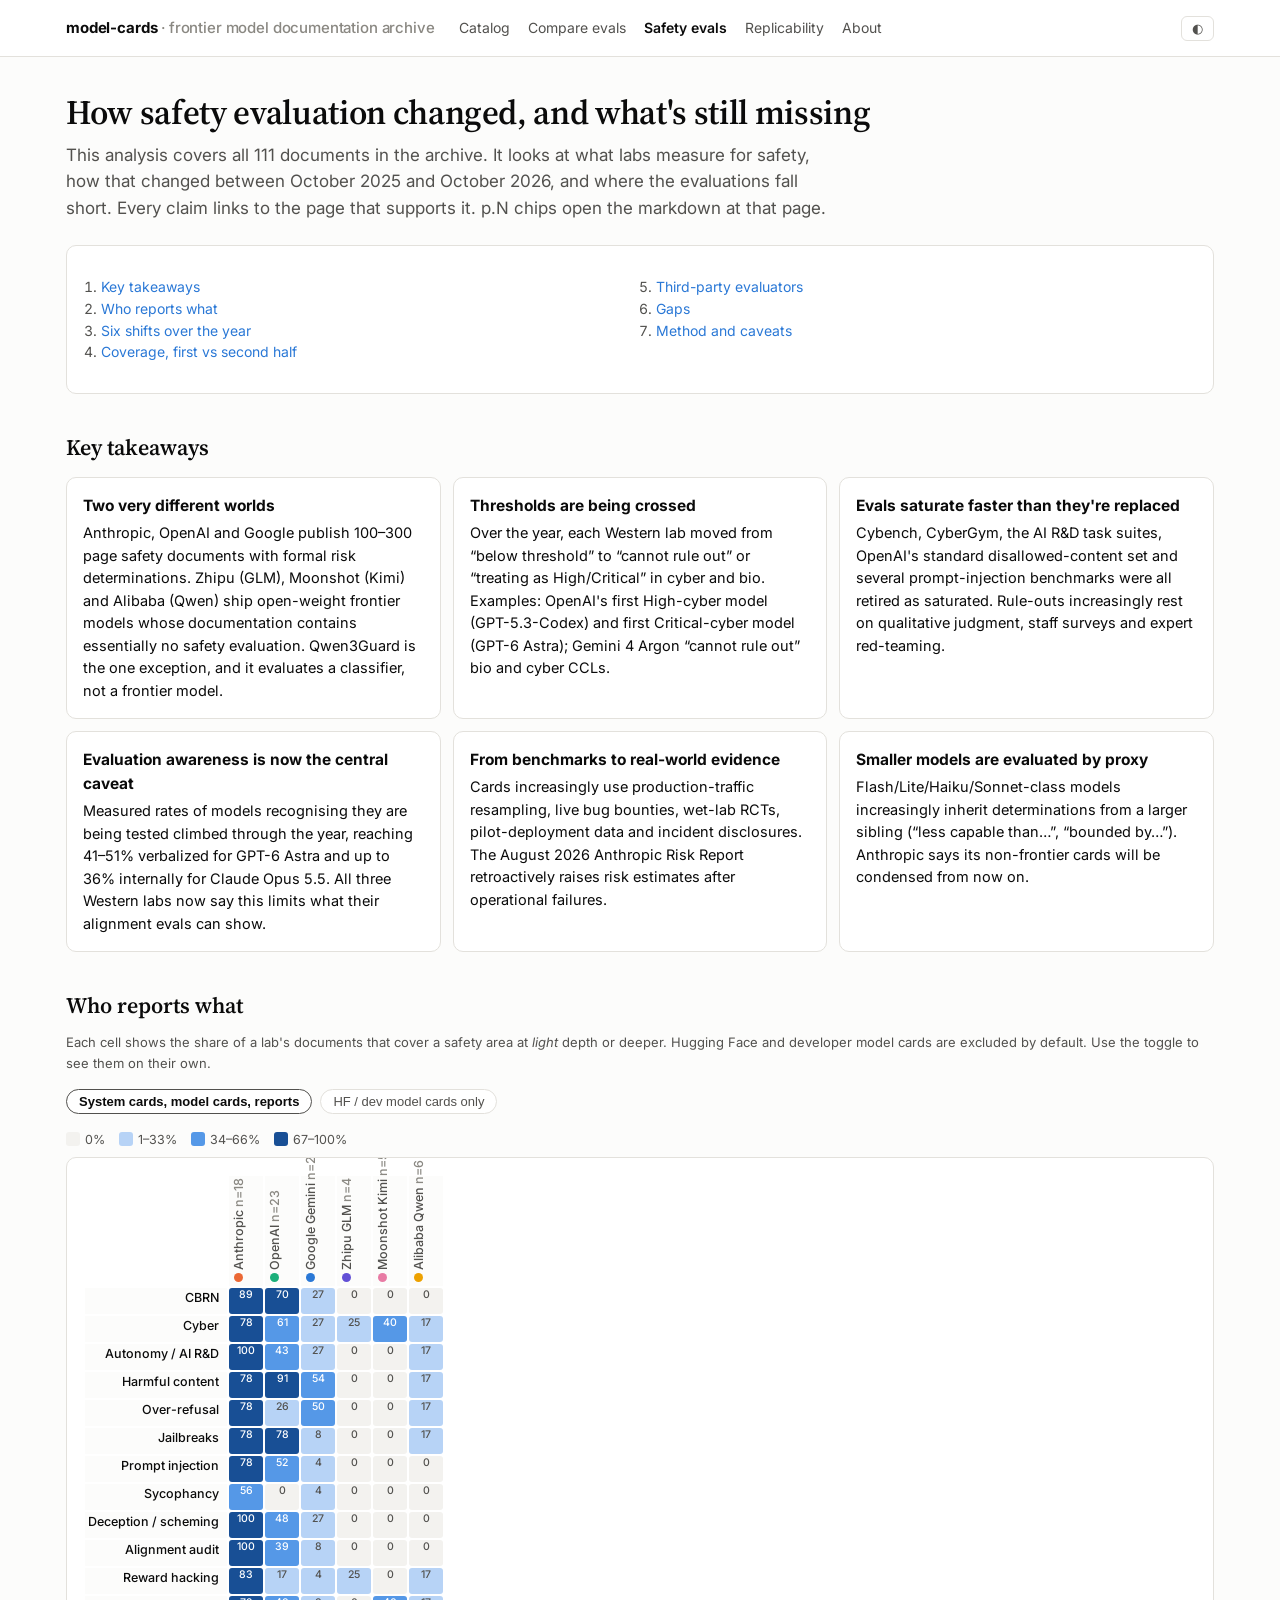
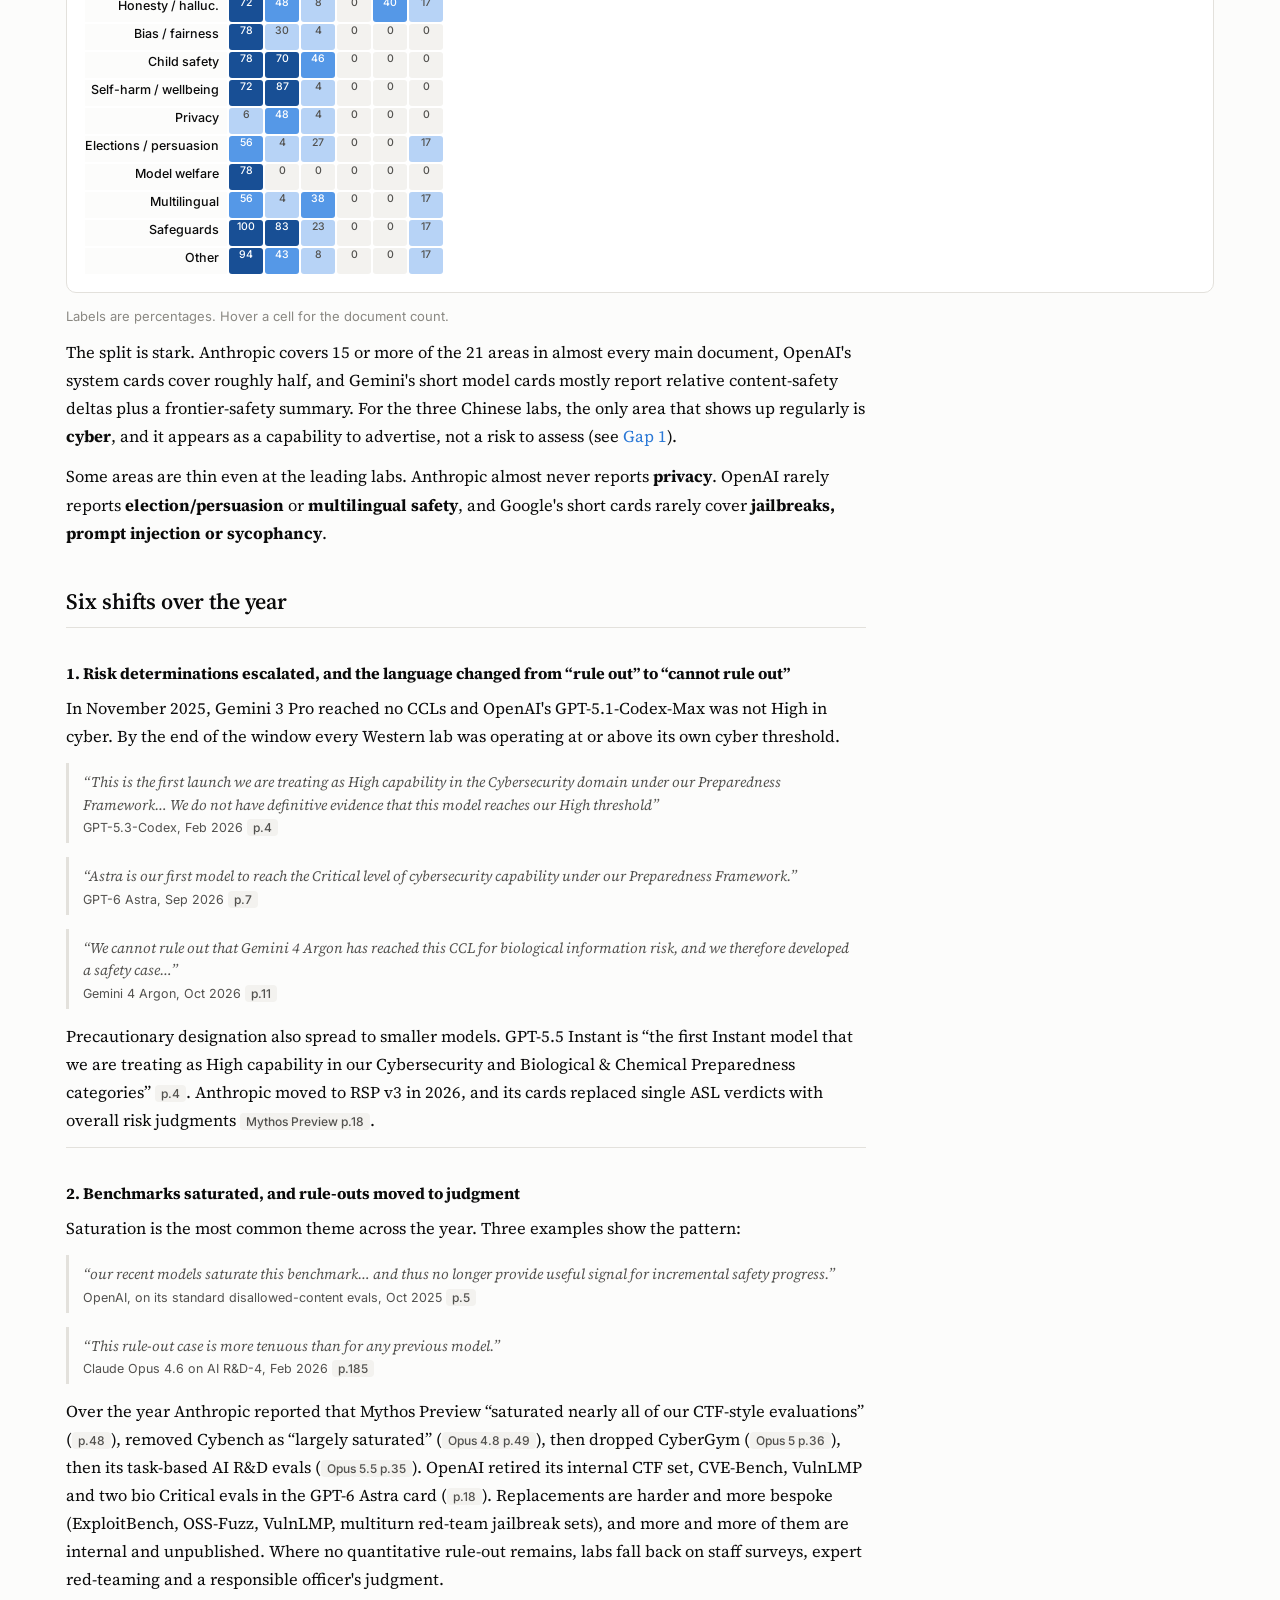
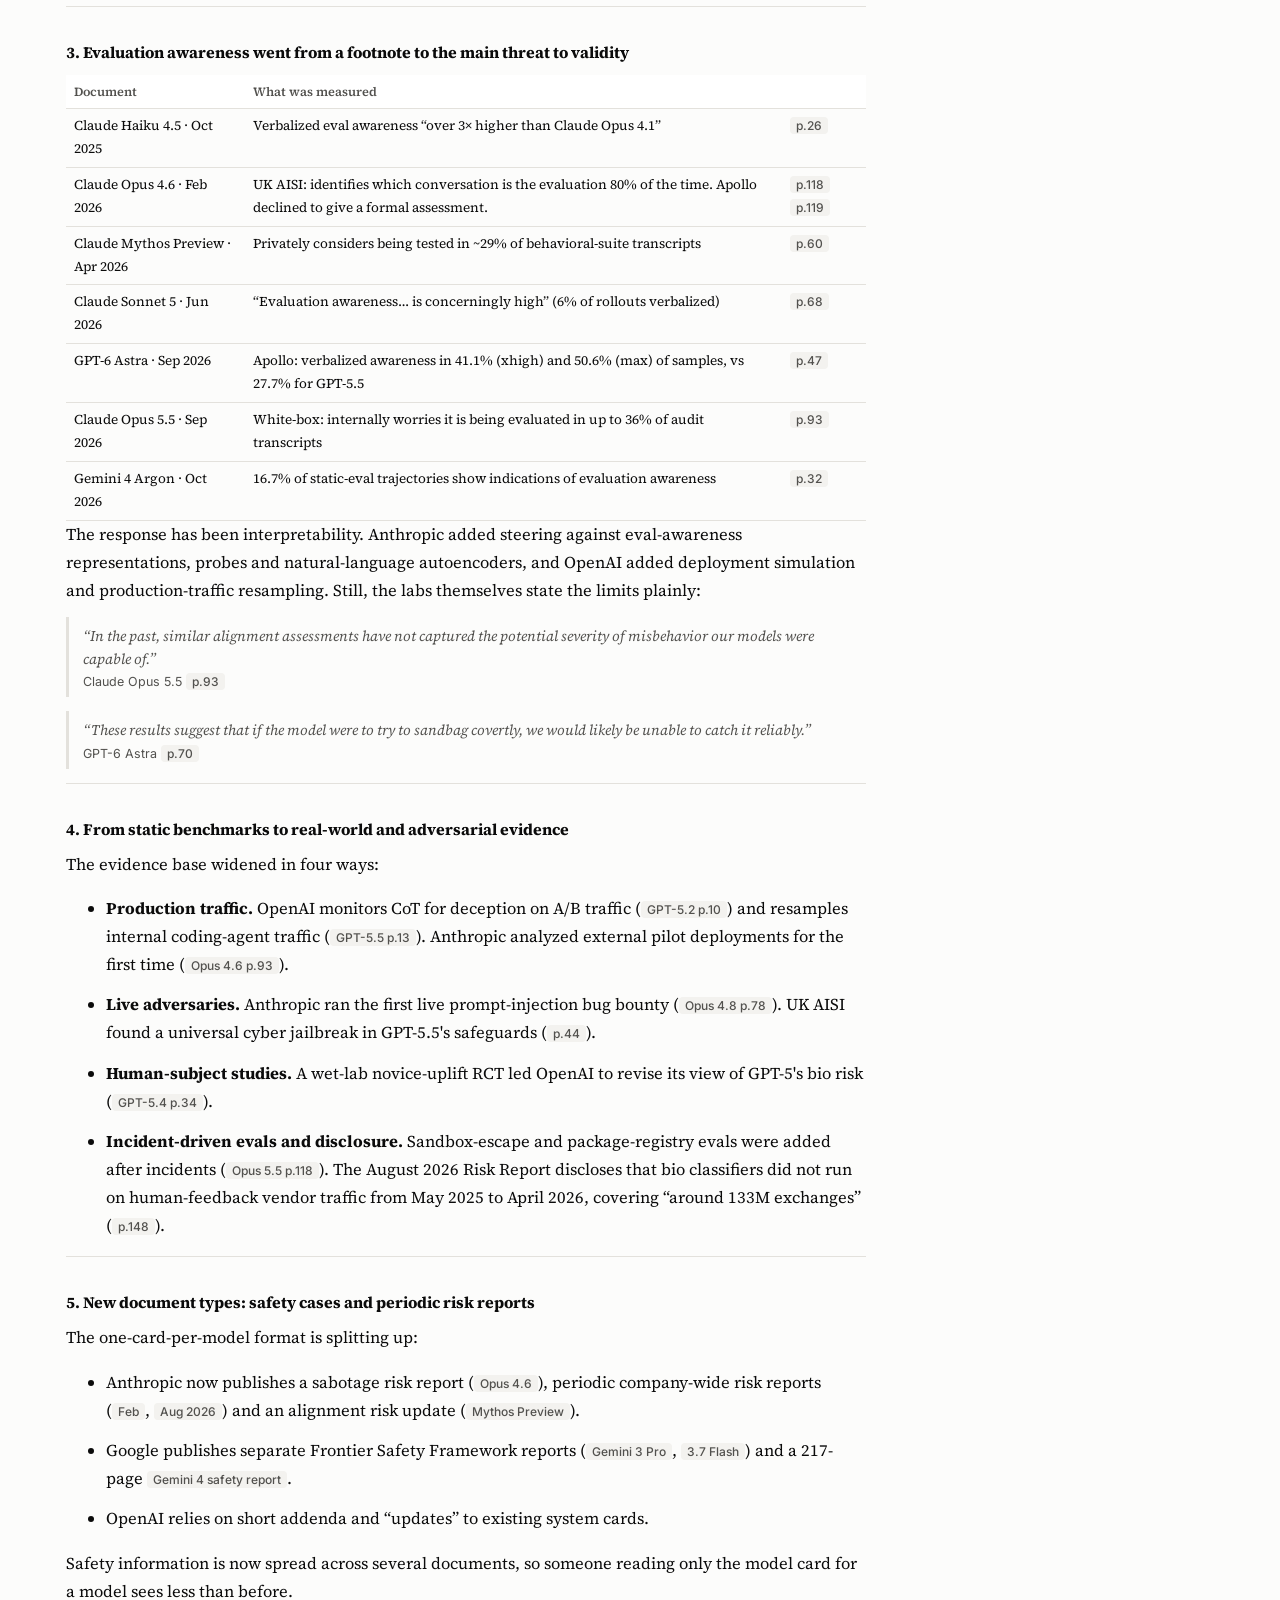
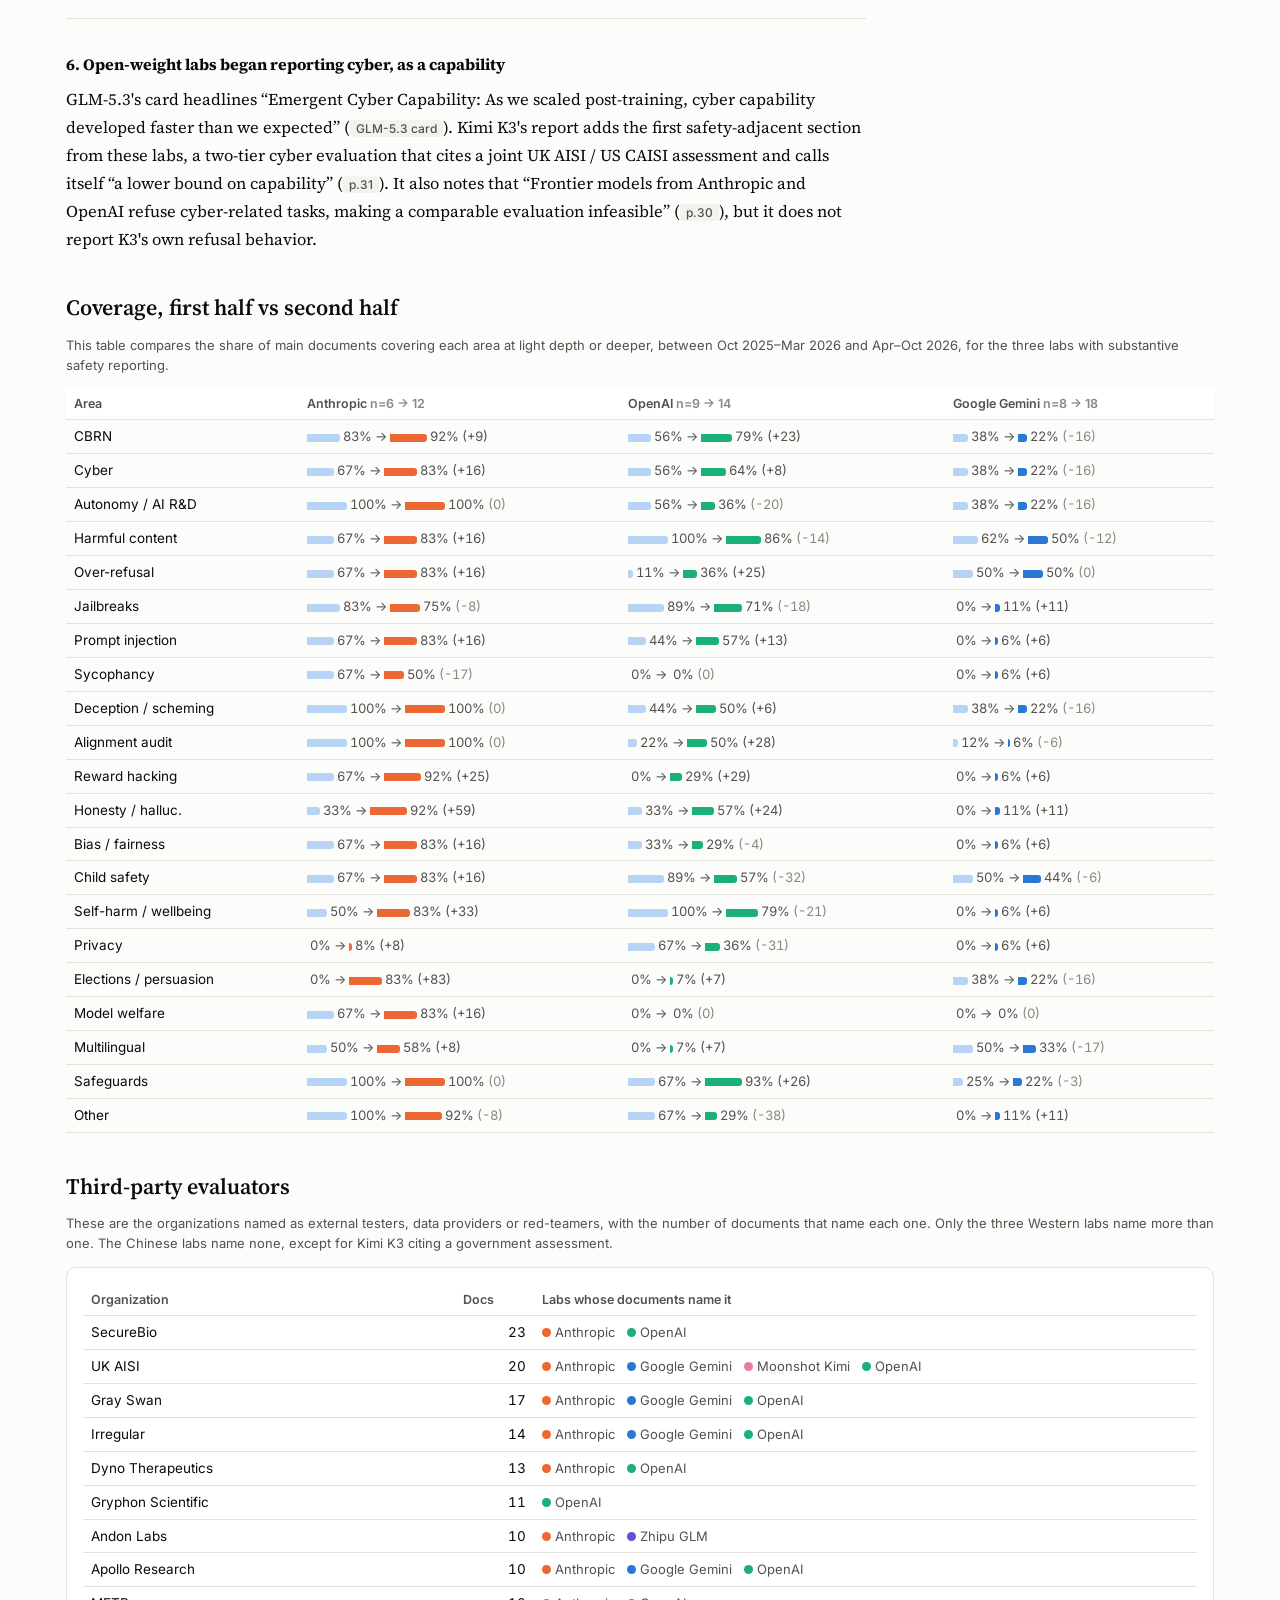
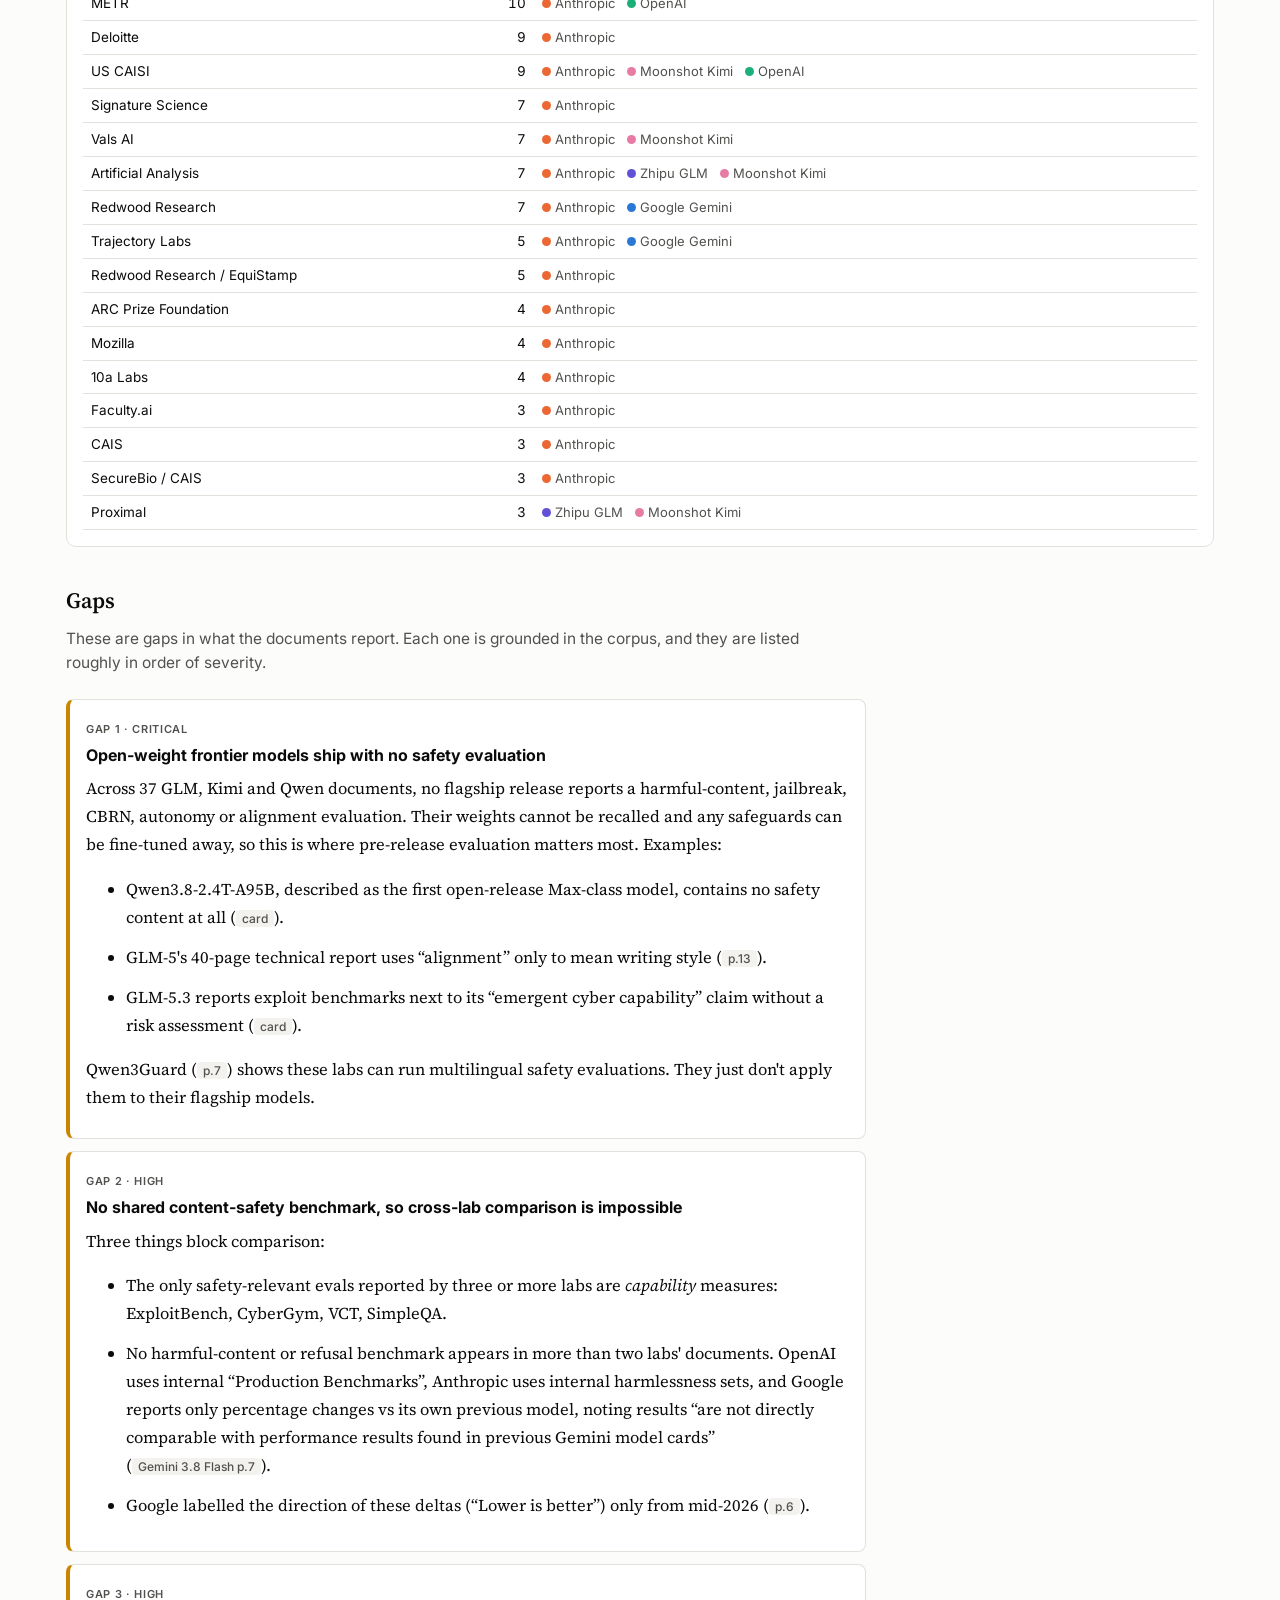
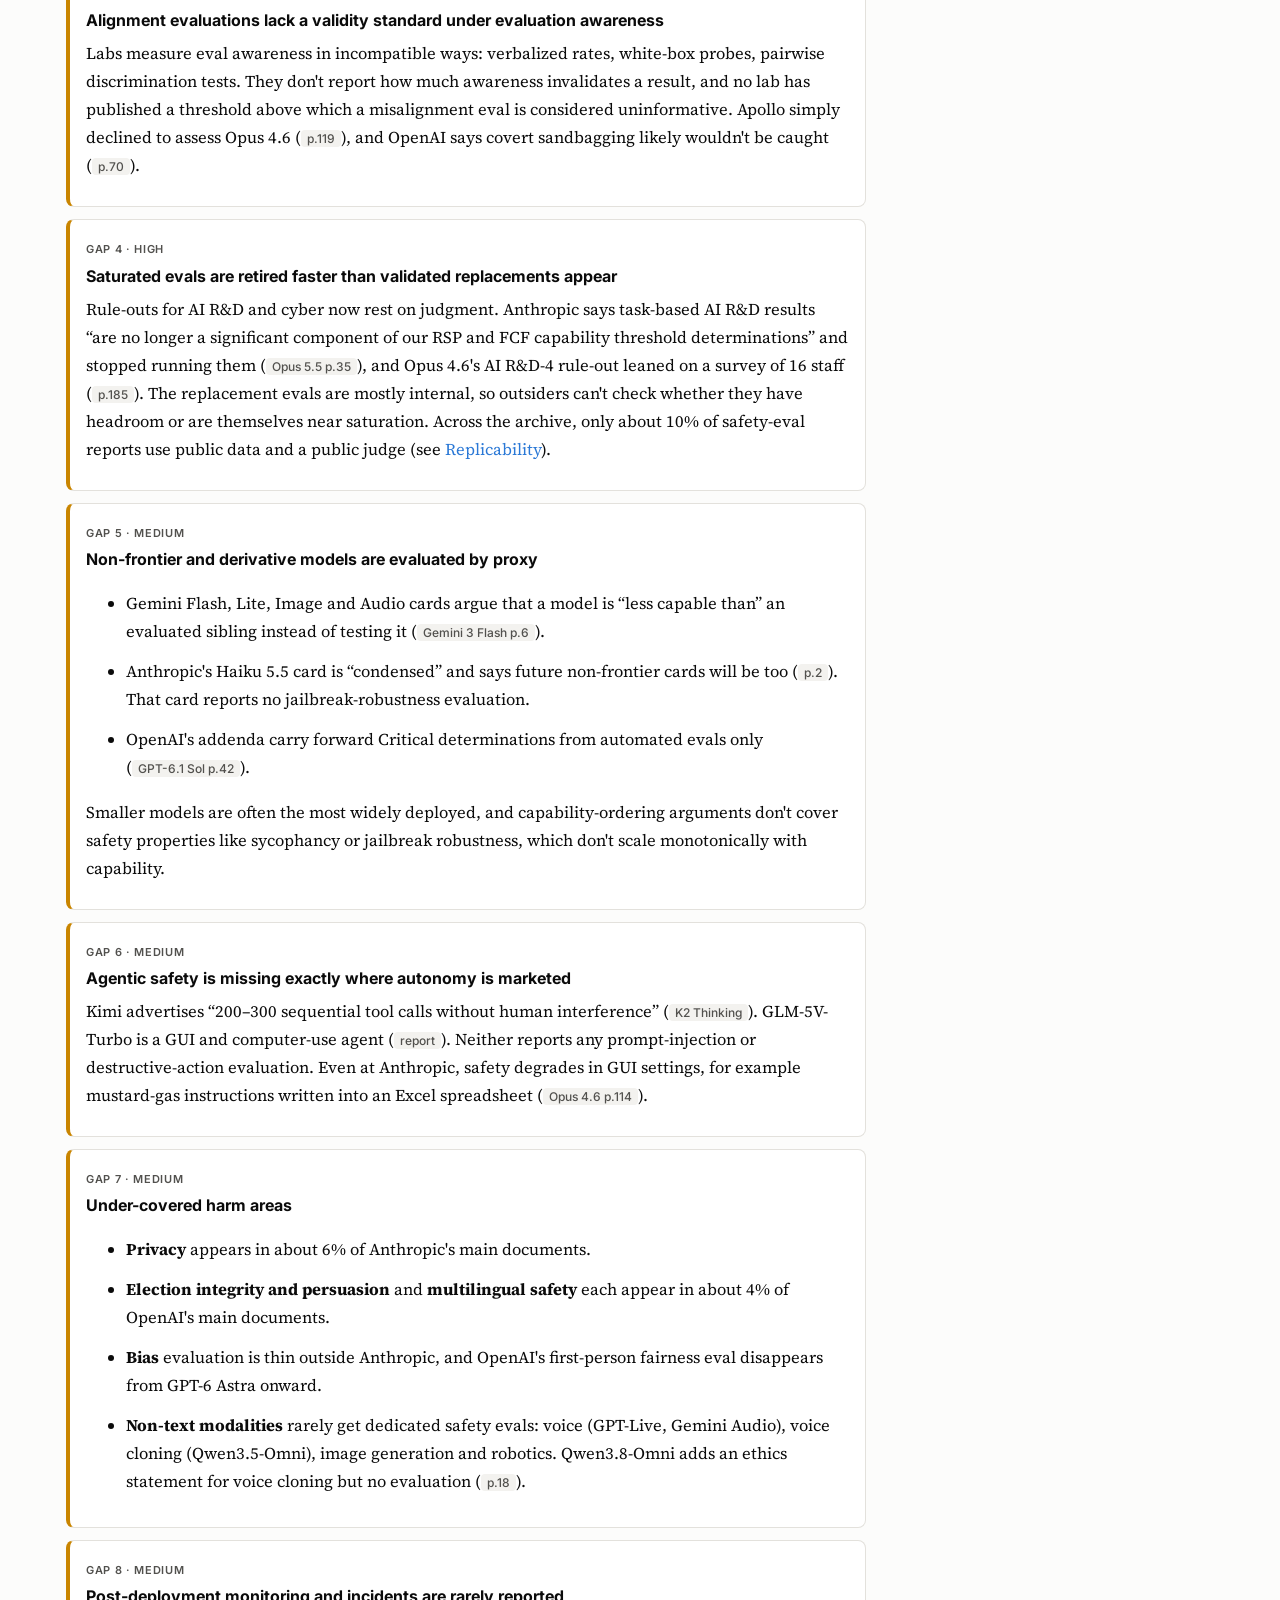
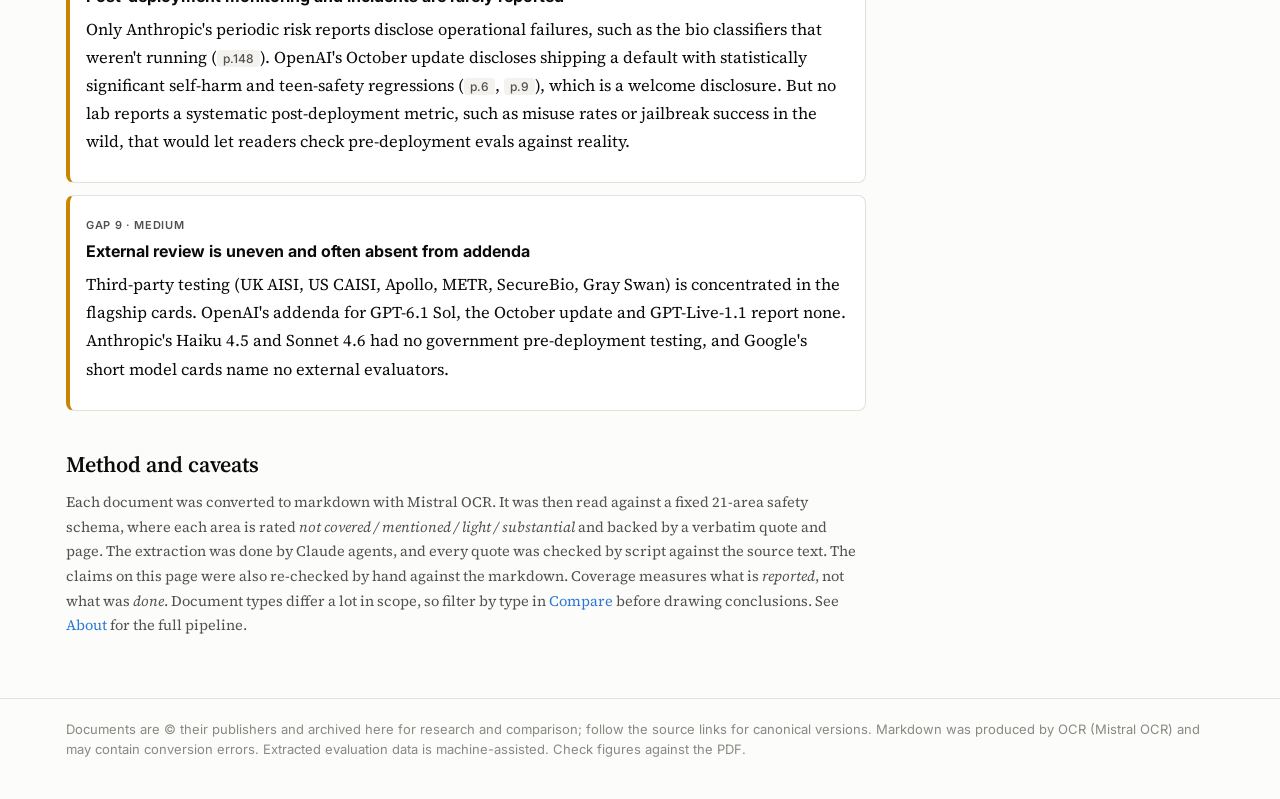
==== commit 9bf00a21: "update" ====
--- a/site/safety.html
+++ b/site/safety.html
@@ -149,7 +149,7 @@
     <p>Labs measure eval awareness in incompatible ways: verbalized rates, white-box probes, pairwise discrimination tests. They don't report how much awareness invalidates a result, and no lab has published a threshold above which a misalignment eval is considered uninformative. Apollo simply declined to assess Opus 4.6 (<a class="cite" href="card.html?id=claude-opus-4-6-system-card#page-119">p.119</a>), and OpenAI says covert sandbagging likely wouldn't be caught (<a class="cite" href="card.html?id=gpt-6-astra-system-card#page-70">p.70</a>).</p></div>
 
   <div class="gap"><span class="sev">Gap 4 · High</span><h3>Saturated evals are retired faster than validated replacements appear</h3>
-    <p>Rule-outs for AI R&amp;D and cyber now rest on judgment. Anthropic says task-based AI R&amp;D results “are no longer a significant component of our RSP and FCF capability threshold determinations” and stopped running them (<a class="cite" href="card.html?id=claude-opus-5-5-system-card#page-35">Opus 5.5 p.35</a>), and Opus 4.6's AI R&amp;D-4 rule-out leaned on a survey of 16 staff (<a class="cite" href="card.html?id=claude-opus-4-6-system-card#page-185">p.185</a>). The replacement evals are mostly internal, so outsiders can't check whether they have headroom or are themselves near saturation.</p></div>
+    <p>Rule-outs for AI R&amp;D and cyber now rest on judgment. Anthropic says task-based AI R&amp;D results “are no longer a significant component of our RSP and FCF capability threshold determinations” and stopped running them (<a class="cite" href="card.html?id=claude-opus-5-5-system-card#page-35">Opus 5.5 p.35</a>), and Opus 4.6's AI R&amp;D-4 rule-out leaned on a survey of 16 staff (<a class="cite" href="card.html?id=claude-opus-4-6-system-card#page-185">p.185</a>). The replacement evals are mostly internal, so outsiders can't check whether they have headroom or are themselves near saturation. Across the archive, only about 10% of safety-eval reports use public data and a public judge (see <a href="replicability.html">Replicability</a>).</p></div>
 
   <div class="gap"><span class="sev">Gap 5 · Medium</span><h3>Non-frontier and derivative models are evaluated by proxy</h3>
     <ul>
